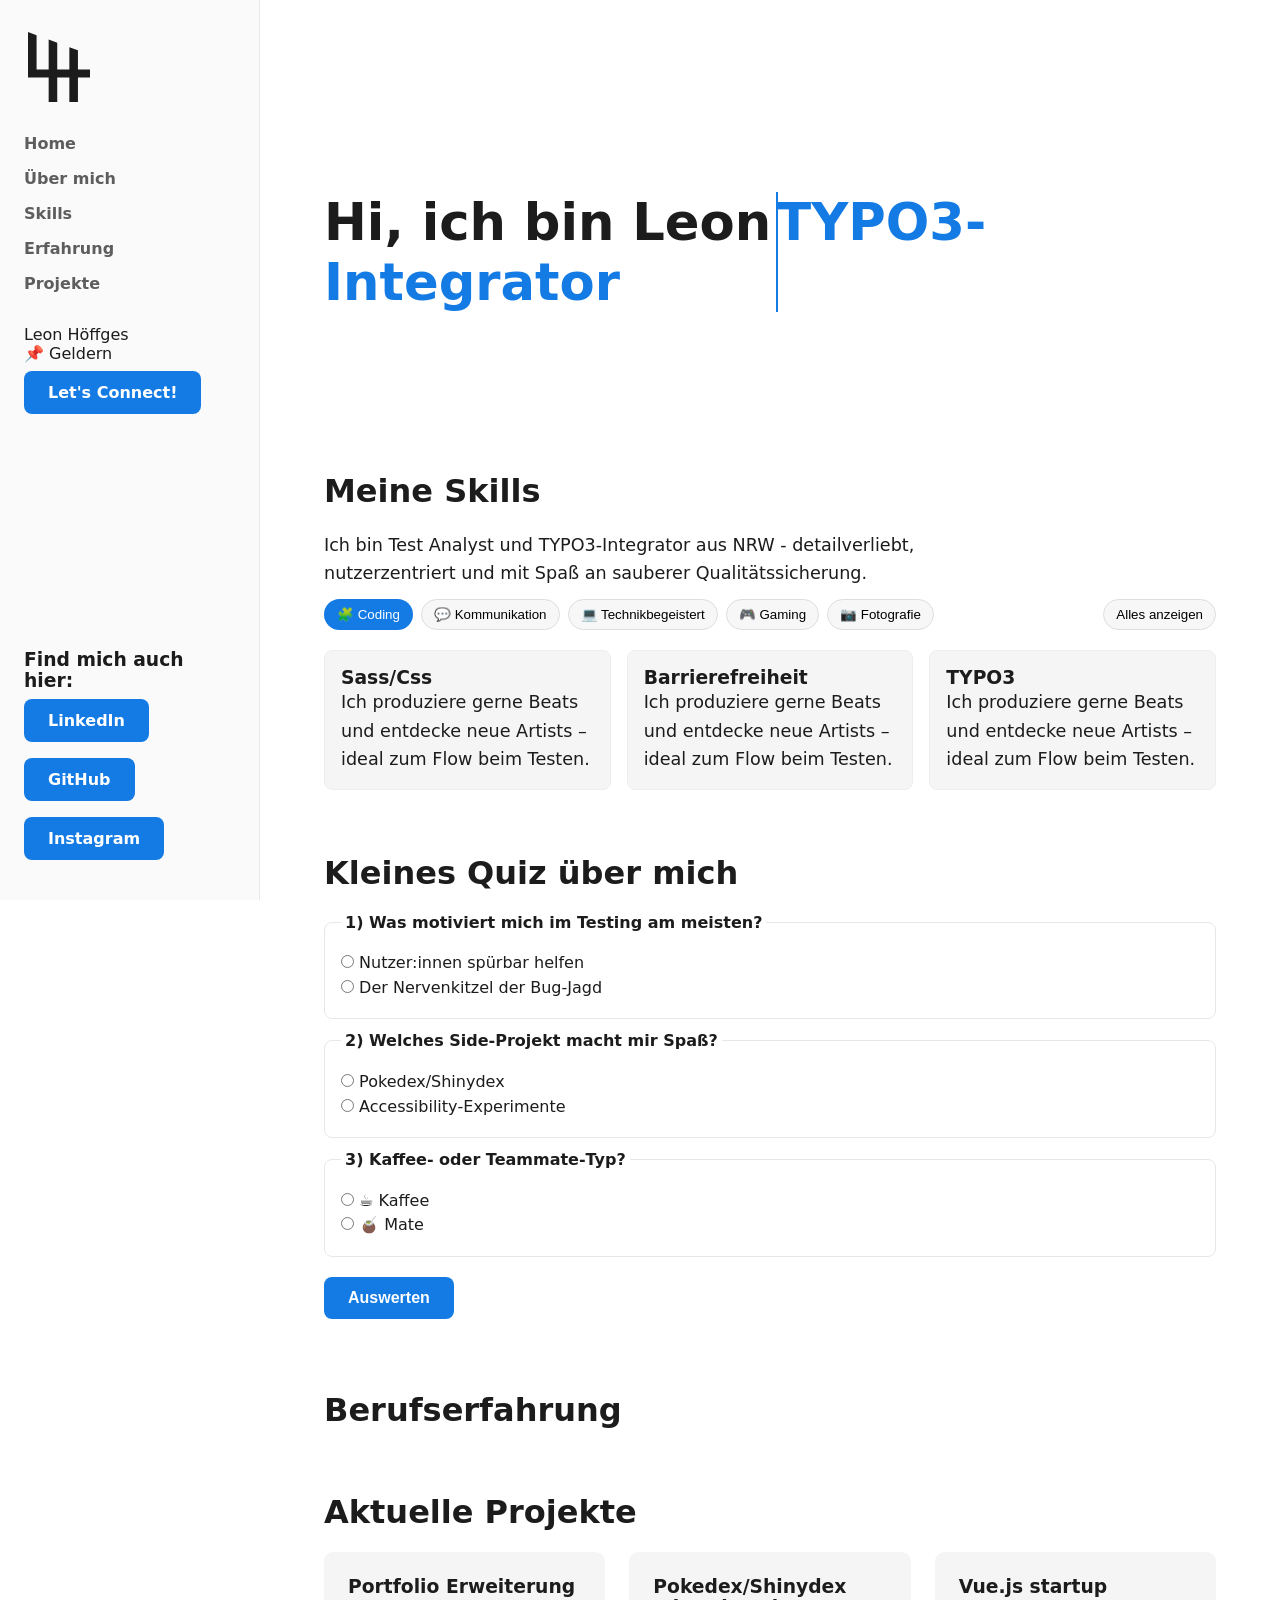
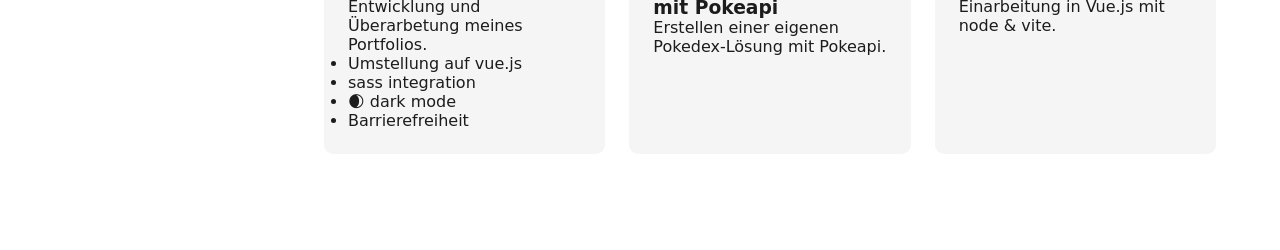
==== portfolio.html @ 13aad417 "[TASK] add new areas to portfolio" ====
<!DOCTYPE html>
<html lang="de">

<head>
  <meta charset="UTF-8" />
  <meta name="viewport" content="width=device-width, initial-scale=1.0">
  <title>Portfolio – Leon Höffges</title>
  <link rel="stylesheet" href="styles/css/style.css">
</head>

<body>

  <div class="wrapper">

    <!-- SIDEBAR -->
    <aside class="sidebar">
      <div class="group">
              <div class="logo"></div>
      <div class="nav">
        <a href="#hero">Home</a>
        <a href="#about">Über mich</a>
        <a href="#skills">Skills</a>
        <a href="#experience">Erfahrung</a>
        <a href="#projects">Projekte</a>
      </div>
      <p>Leon Höffges</p>
      <p>📌 Geldern</p>
      <a href="mailto:leon.hoeffges@gmail.com" class="btn">Let's Connect!</a>
      </div>
      <div class="gropup">
      <h3>Find mich auch hier:</h3>
      <a href="http://linkedin.com/in/leon-hoeffges" target="_blank" rel="noopener noreferrer" class="btn">LinkedIn</a>
      <a href="http://github.com/leon-hoeffges" target="_blank" rel="noopener noreferrer" class="btn">GitHub</a>
      <a href="https://www.instagram.com/thelehagon" target="_blank" rel="noopener noreferrer" class="btn">Instagram</a>
      </div>
    </aside>

    <!-- MAIN CONTENT -->
    <main class="content">

      <!-- HERO -->
      <section class="hero" id="hero">
                  <h1 class="text first-text">Hi, ich bin Leon</h1>
        <p class="text sec-text">Test Analyst</p>
      </section>

    <!-- === Skills (interaktiv) === -->
    <section id="about" class="about" aria-labelledby="about-title">
      <h2 id="about-title">Meine Skills</h2>

      <p class="lead">
        Ich bin Test Analyst und TYPO3-Integrator aus NRW - detailverliebt, nutzerzentriert
        und mit Spaß an sauberer Qualitätssicherung. 
      </p>

      <!-- Interessen-Chips -->
      <div class="chip-row" role="group" aria-label="Interessen filtern">
        <button class="chip" data-topic="coding" aria-pressed="true">🧩 Coding</button>
        <button class="chip" data-topic="communication" aria-pressed="false">💬 Kommunikation</button>
        <button class="chip" data-topic="tech" aria-pressed="false">💻 Technikbegeistert</button>
        <button class="chip" data-topic="gaming" aria-pressed="false">🎮 Gaming</button>
        <button class="chip" data-topic="photo" aria-pressed="false">📷 Fotografie</button>
        <button class="chip chip--reset" data-topic="reset">Alles anzeigen</button>
      </div>

      <!-- Dynamischer Bereich -->
      <div class="about-cards" aria-live="polite">
        <article class="about-card" data-topic="coding">
          <h3>Sass/Css</h3>
          <p>Ich produziere gerne Beats und entdecke neue Artists – ideal zum Flow beim Testen.</p>
        </article>
        <article class="about-card" data-topic="coding">
          <h3>Barrierefreiheit</h3>
          <p>Ich produziere gerne Beats und entdecke neue Artists – ideal zum Flow beim Testen.</p>
        </article>
        <article class="about-card" data-topic="coding">
          <h3>TYPO3</h3>
          <p>Ich produziere gerne Beats und entdecke neue Artists – ideal zum Flow beim Testen.</p>
        </article>
        <article class="about-card" data-topic="communication">
          <h3>Selbstreflektiert</h3>
          <p>RPGs & Indie‑Titel schärfen meinen Blick für Storytelling, UX‑Loops und Balancing.</p>
        </article>
        <article class="about-card" data-topic="communication">
          <h3>Teamarbeit</h3>
          <p>RPGs & Indie‑Titel schärfen meinen Blick für Storytelling, UX‑Loops und Balancing.</p>
        </article>
        <article class="about-card" data-topic="communication">
          <h3>Feedback</h3>
          <p>RPGs & Indie‑Titel schärfen meinen Blick für Storytelling, UX‑Loops und Balancing.</p>
        </article>
        <article class="about-card" data-topic="photo">
          <h3>Portrait</h3>
          <p>Komposition & Licht helfen mir, Interfaces klarer zu sehen – und Bugs schneller zu spotten.</p>
        </article>
        <article class="about-card" data-topic="photo">
          <h3>Stock</h3>
          <p>Komposition & Licht helfen mir, Interfaces klarer zu sehen – und Bugs schneller zu spotten.</p>
        </article>
        <article class="about-card" data-topic="photo">
          <h3>Landschaft / Natur</h3>
          <p>Komposition & Licht helfen mir, Interfaces klarer zu sehen – und Bugs schneller zu spotten.</p>
        </article>
        <article class="about-card" data-topic="tech">
          <h3>AI</h3>
          <p>Regelmäßig Kraftsport & Laufen – Struktur, Messbarkeit, nachhaltige Progression.</p>
        </article>
        <article class="about-card" data-topic="tech">
          <h3>PC Bauen</h3>
          <p>Regelmäßig Kraftsport & Laufen – Struktur, Messbarkeit, nachhaltige Progression.</p>
        </article>
        <article class="about-card" data-topic="code">
          <h3>Side‑Coding</h3>
          <p>Kleine Tools & Automationen, um Tests und Workflows smarter zu machen.</p>
        </article>
        <article class="about-card" data-topic="gaming">
          <h3>MOBA</h3>
          <p>Kleine Tools & Automationen, um Tests und Workflows smarter zu machen.</p>
        </article>
        <article class="about-card" data-topic="gaming">
          <h3>Pokemon</h3>
          <p>Kleine Tools & Automationen, um Tests und Workflows smarter zu machen.</p>
        </article>
        <article class="about-card" data-topic="gaming">
          <h3>Indie-Games</h3>
          <p>Kleine Tools & Automationen, um Tests und Workflows smarter zu machen.</p>
        </article>
      </div>
    </section>

<section class="about-quiz" aria-labelledby="quiz-title">
  <h2 id="quiz-title">Kleines Quiz über mich</h2>
  <form id="quiz-form">
    <fieldset>
      <legend>1) Was motiviert mich im Testing am meisten?</legend>
      <label><input type="radio" name="q1" value="impact"> Nutzer:innen spürbar helfen</label>
      <label><input type="radio" name="q1" value="bughunt"> Der Nervenkitzel der Bug‑Jagd</label>
    </fieldset>

    <fieldset>
      <legend>2) Welches Side‑Projekt macht mir Spaß?</legend>
      <label><input type="radio" name="q2" value="pokedex"> Pokedex/Shinydex</label>
      <label><input type="radio" name="q2" value="a11y"> Accessibility‑Experimente</label>
    </fieldset>

    <fieldset>
      <legend>3) Kaffee- oder Teammate‑Typ?</legend>
      <label><input type="radio" name="q3" value="coffee"> ☕ Kaffee</label>
      <label><input type="radio" name="q3" value="mate"> 🧉 Mate</label>
    </fieldset>

    <button class="btn" type="submit">Auswerten</button>
    <p id="quiz-result" role="status" aria-live="polite" class="hidden"></p>
  </form>
</section>

      <!-- EXPERIENCE -->
      <section class="experience">
        <h2>Berufserfahrung</h2>
            <div class="timeline">
        <div class="timeline-events" id="timeline-events">
            <!-- Timeline events will be dynamically added here -->
        </div>
        <div class="scroll-progress" id="scroll-progress"></div>
    </div>
      </section>

      <!-- PROJECTS -->
      <section id="projects">
        <h2>Aktuelle Projekte</h2>
        <div class="projects-grid">
          <div class="project">
            <h3>Portfolio Erweiterung</h3>
            <p>Entwicklung und Überarbetung meines Portfolios.</p>
            <ul>
              <li>Umstellung auf vue.js</li>
              <li>sass integration</li>
              <li>🌒 dark mode</li>
              <li>Barrierefreiheit</li>
            </ul>
          </div>
          <div class="project">
            <h3>Pokedex/Shinydex mit Pokeapi</h3>
            <p>Erstellen einer eigenen Pokedex-Lösung mit Pokeapi.</p>
          </div>
          <div class="project">
            <h3>Vue.js startup</h3>
            <p>Einarbeitung in Vue.js mit node & vite.</p>
          </div>
        </div>
      </section>

    </main>
  </div>
  <script src="public/js/scripts.js"></script>
</body>

</html>
---- styles/css/style.css ----
/* ---------------------------
   RESET
---------------------------- */
*, *::before, *::after { margin: 0; padding: 0; box-sizing: border-box; }
html { scroll-behavior: smooth; }

/* ---------------------------
   VARIABLES ff5c5c
---------------------------- */
:root {
    --accent: #147be4;
    --accent-op: #147be480;
    --bg: #ffffff;
    --text: #1c1c1c;
    --card: #f5f5f5;
    --bg-op: #ffffff00;
    --spc-medium: 2rem;
    --spc-large: 3.5rem;
}

body {
    background: var(--bg);
    color: var(--text);
    font-family: system-ui, sans-serif;
    overflow-x: hidden;
}

img {
  vertical-align: middle;
  max-width: 100%;
  display: inline-block;
}

.inline-block {
  max-width: 100%;
  display: inline-block;
}

.margin-bottom-medium {
  margin-bottom: var(--spc-medium);
}

.margin-bottom-xlarge {
  margin-bottom: var(--spc-large);
}

.padding-vertical-xlarge {
  padding-top: 120px;
  padding-bottom: 120px;
}

/* ---------------------------
   LAYOUT
---------------------------- */
.wrapper {
    display: flex;
}

/* ---------------------------
   SIDEBAR
---------------------------- */
.sidebar {
    width: 260px;
    height: 100vh;
    position: sticky;
    top: 0;
    padding: 2rem 1.5rem;
    background: #fafafa;
    border-right: 1px solid #e8e8e8;
    display: flex;
    flex-direction: column;
    justify-content: space-between;

}

.sidebar .logo {
  background-color: var(--text);
  -webkit-mask: url(../../public/images/logo.svg) no-repeat center;
  mask: url(../../public/images/logo.svg) no-repeat center;
  width: 70px;
  height: 70px;
}

.nav {
    display: flex;
    flex-direction: column;
    gap: 1rem;
    margin: 2rem 0;
}

.nav a {
    text-decoration: none;
    color: var(--text);
    font-weight: 600;
    opacity: .7;
    transition: .2s;
}

.nav a:hover {
    opacity: 1;
    color: var(--accent);
}

/* ---------------------------
   CONTENT
---------------------------- */
.content {
    flex: 1;
    padding: 2rem 4rem;
}

/* ---------------------------
   HERO
---------------------------- */
.hero {
    padding: 6rem 0;
    overflow: hidden;

}

.hero .wrapper {
    display: flex;
    flex-direction: row;
    align-items: center;
    gap: 3rem;
}

.hero img {
    width: 250px;
    border-radius: 50%;
    border: 4px solid var(--accent);
}

.hero > * {
    position: relative;
    font-size: 2.3rem;
    font-weight: 600;
    display: inline;
    font-size: 3.2rem;
    margin-bottom: 1rem;
}

.hero .sec-text {
    color: var(--accent);
}

.hero .sec-text::before {
    content: "";
    position: absolute;
    top: 0;
    left: 0;
    height: 100%;
    width: 100%;
    background: var(--bg);
    border-left: 2px solid var(--accent);
    animation: animate 4s steps(12) infinite;
}

/* ---------------------------
   SECTIONS
---------------------------- */
section {
    margin: 4rem 0;
    opacity: 0;
    transform: translateY(40px);
    transition: 0.7s ease;
}

section.visible {
    opacity: 1;
    transform: translateY(0);
}

section h2 {
    font-size: 2rem;
    margin-bottom: 1.3rem;
}

/* ---------------------------
   ABOUT
---------------------------- */
.about p {
    max-width: 600px;
    font-size: 1.1rem;
    line-height: 1.6;
}

.chip-row{display:flex;flex-wrap:wrap;gap:.5rem;margin:.75rem 0 1.25rem}
.chip{border:1px solid var(--border, #ddd);background:var(--chip-bg,#f7f7f7);
  padding:.45rem .75rem;border-radius:999px;cursor:pointer;transition:all .2s}
.chip[aria-pressed="true"]{background:var(--accent,#3b82f6);color:#fff;border-color:transparent}
.chip--reset{margin-left:auto}
.about-cards{display:grid;grid-template-columns:repeat(auto-fit,minmax(220px,1fr));gap:1rem}
.about-card{border:1px solid var(--border,#eee);padding:1rem;border-radius:.5rem;
  background:var(--card,#fff);transition:transform .2s, box-shadow .2s}
.about-card:focus-within,.about-card:hover{transform:translateY(-2px);box-shadow:0 6px 18px rgba(0,0,0,.06)}


.about-quiz fieldset{border:1px solid var(--border,#e5e7eb);padding:1rem;border-radius:.5rem;margin:.75rem 0}
.about-quiz legend{padding:0 .25rem;font-weight:600}
.about-quiz label{display:block;margin:.35rem 0}
.hidden{display:none}
#quiz-result{margin-top:.75rem;font-weight:600}


/* ---------------------------
   SKILLS
---------------------------- */
.skill-list {
    display: grid;
    grid-template-columns: repeat(auto-fit, minmax(160px, 1fr));
    gap: 1rem;
}

.skill {
    padding: 1rem;
    background: var(--card);
    border-radius: .5rem;
    font-weight: 600;
    text-align: center;
    transition: .2s;
}

.skill:hover {
    background: var(--accent);
    color: white;
    transform: translateY(-4px);
    cursor: pointer;
}

/* ---------------------------
   EXPERIENCE
---------------------------- */

.timeline {
    position: relative;
    margin: 20px auto;
}

#timeline-events {
    position: relative;
    padding-left: 50px;
}

/* Background line */
#timeline-events::before {
    content: '';
    position: absolute;
    left: 15px;
    top: 0;
    bottom: 0;
    width: 3px;
    background: var(--card);
    z-index: 0;
}

/* Filled progress line */
#timeline-events::after {
    content: '';
    position: absolute;
    left: 15px;
    top: 0;
    width: 3px;
    background: var(--accent);
    height: var(--timeline-progress, 0%);
    z-index: 1;
    transition: height 0.1s linear;
}

.timeline-event {
    position: relative;
    padding: 20px;
    padding-left: 30px;
    margin: 30px 0;
    transition: background-color 0.3s;
}

.timeline-event::before {
    content: '';
    position: absolute;
    left: -50px;
    top: 25px;
    width: 30px;
    height: 30px;
    background: var(--accent);
    border: 6px solid var(--bg);
    border-radius: 50%;
    z-index: 2;
}

.timeline-event:hover {
    background-color: var(--accent-op);
}

.timeline-event h3 {
    margin: 0;
    color: var(--accent);
}

.timeline-event p {
    margin: 5px 0;
}

.scroll-progress {
    position: fixed;
    top: 0;
    left: 0;
    height: 5px;
    background: var(--accent);
    transition: width 0.2s;
}

@keyframes fadeIn {
    from {
        opacity: 0;
    }
    to {
        opacity: 1;
    }
}

.fade-in {
    animation: fadeIn 0.5s ease-in-out;
}

/* ---------------------------
   PROJECTS
---------------------------- */
.projects-grid {
    display: grid;
    gap: 1.5rem;
    grid-template-columns: repeat(auto-fit, minmax(260px, 1fr));
}

.project {
    background: var(--card);
    padding: 1.5rem;
    border-radius: .6rem;
    transition: .3s;
}

.project:hover {
    transform: translateY(-6px);
    background: #ffecec;
}


/* ---------------------------
   PROJECTS
---------------------------- */
.roadmap{list-style:none;margin:0;padding:0;display:grid;gap:.5rem}
.roadmap-item{border:1px solid var(--border,#e5e7eb);border-radius:.5rem;overflow:hidden;background:var(--card,#fff)}
.roadmap-toggle{display:flex;justify-content:space-between;align-items:center;width:100%;
  text-align:left;padding:.85rem 1rem;background:none;border:0;cursor:pointer;font-weight:600}
.roadmap-toggle:hover{background:rgba(0,0,0,.03)}
.roadmap-toggle meter{width:140px;height:1rem}
.roadmap-panel{padding:0 1rem 1rem}


/* ---------------------------
   RESPONSIVE
---------------------------- */
@media(max-width: 900px) {
    .wrapper { flex-direction: column; }
    .sidebar { height: auto; width: 100%; border-right: none; border-bottom: 1px solid #e8e8e8; }
    .content { padding: 2rem; }
}


/* ---------------------------
   KEYFRAMES
---------------------------- */

@keyframes animate{
    40%, 60%{
        left: calc(100% + 4px);
    }
    100%{
        left: 0%;
    }
}

/* ---------------------------
   BUTTONS
---------------------------- */
.btn {
    display: inline-block;
    padding: 0.75rem 1.5rem;
    background: var(--accent);
    color: white;
    text-decoration: none;
    border: none;
    border-radius: 0.5rem;
    font-weight: 600;
    font-size: 1rem;
    cursor: pointer;
    transition: 0.2s ease;
    margin: .5rem 0;
}

.btn:hover {
    background: var(--accent-op);
    transform: translateY(-2px);
    box-shadow: 0 4px 12px rgba(0, 0, 0, 0.3);
}

.btn:active {
    transform: translateY(0);
}

/* Sekundärer Button-Stil */
.btn-secondary {
    background: var(--card);
    color: var(--text);
    border: 2px solid var(--accent);
}

.btn-secondary:hover {
    background: var(--accent-op);
    box-shadow: 0 4px 12px rgba(255, 92, 92, 0.2);
}
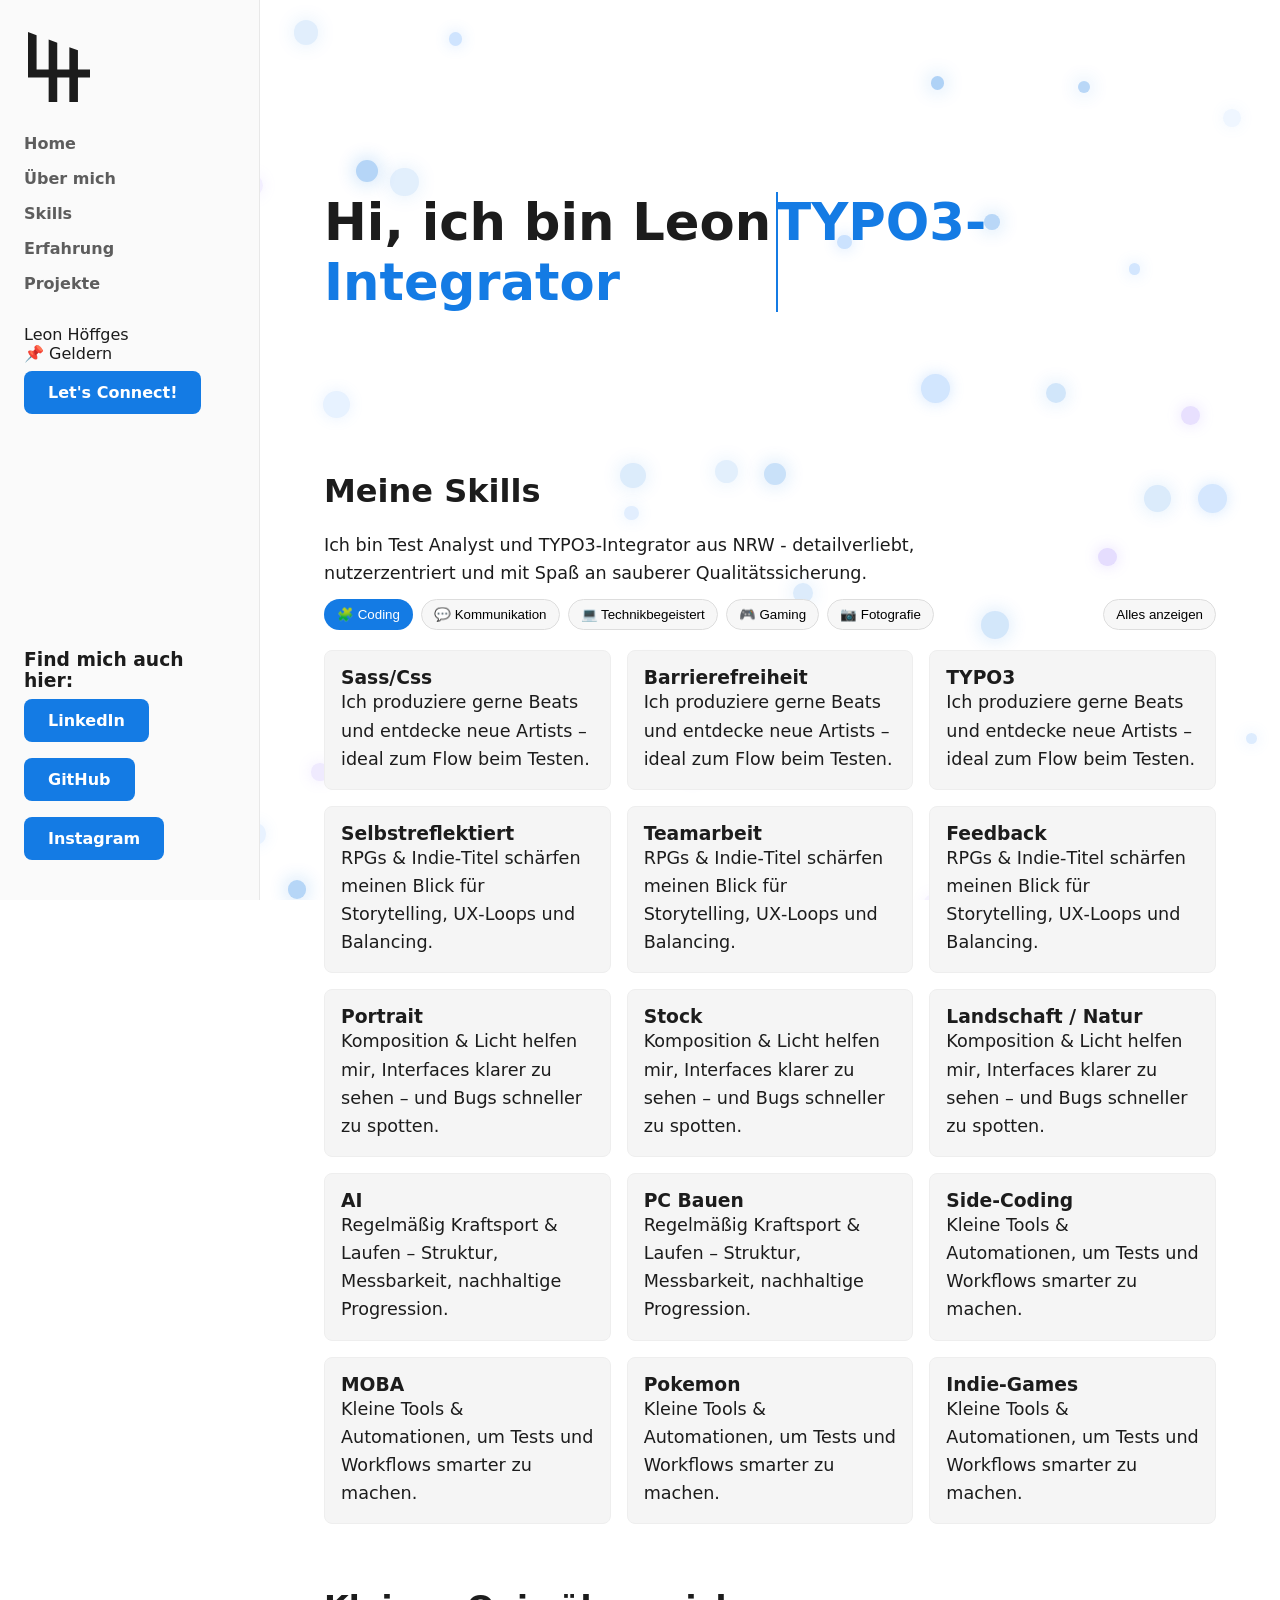
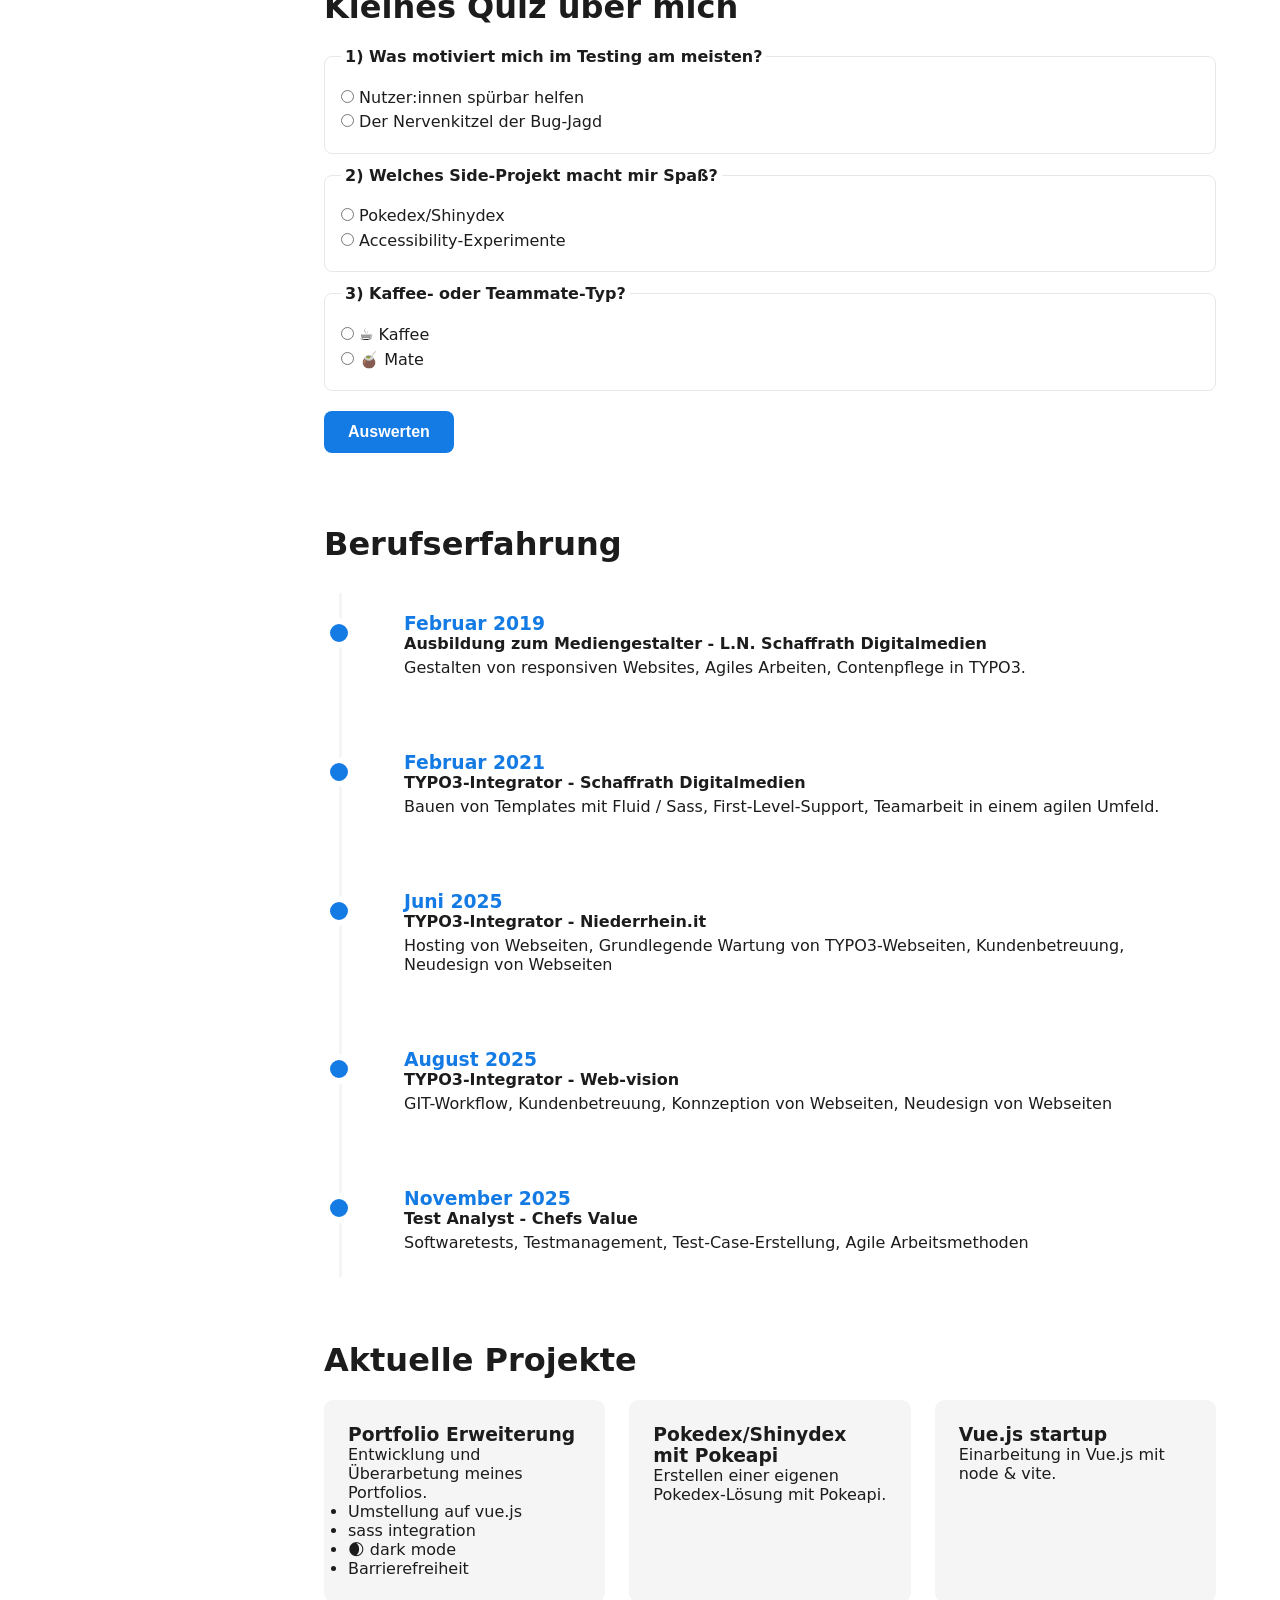
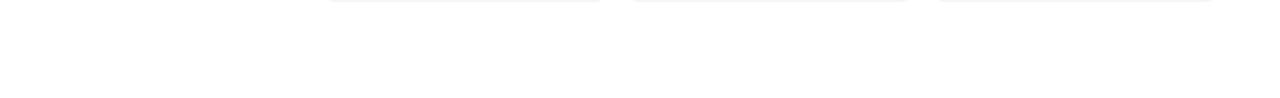
==== commit 25a092c2: "[TASK] add animation" ====
--- a/portfolio.html
+++ b/portfolio.html
@@ -9,6 +9,8 @@
 </head>
 
 <body>
+  <!-- Animated Background -->
+  <div class="bg-animation" id="bg-animation"></div>
 
   <div class="wrapper">
 
--- a/styles/css/style.css
+++ b/styles/css/style.css
@@ -24,13 +24,60 @@
     color: var(--text);
     font-family: system-ui, sans-serif;
     overflow-x: hidden;
-}
+    position: relative;
+}
+
+/* ---------------------------
+   ANIMATED BACKGROUND
+---------------------------- */
+.bg-animation {
+    position: fixed;
+    top: 0;
+    left: 0;
+    width: 100%;
+    height: 100vh;
+    z-index: -1;
+    overflow: hidden;
+    pointer-events: none;
+}
+
+.particle {
+    position: absolute;
+    border-radius: 50%;
+    pointer-events: none;
+}
+
+.particle.type-1 {
+    background: var(--accent);
+    box-shadow: 0 0 20px var(--accent);
+}
+
+.particle.type-2 {
+    background: #60a5fa;
+    box-shadow: 0 0 15px #60a5fa;
+}
+
+.particle.type-3 {
+    background: #a78bfa;
+    box-shadow: 0 0 15px #a78bfa;
+}
+
+@keyframes floatParticle {
+    0%, 100% {
+        transform: translateY(0) translateX(0);
+    }
+    50% {
+        transform: translateY(-40px) translateX(20px);
+    }
+}
+
 
 img {
   vertical-align: middle;
   max-width: 100%;
   display: inline-block;
 }
+
 
 .inline-block {
   max-width: 100%;
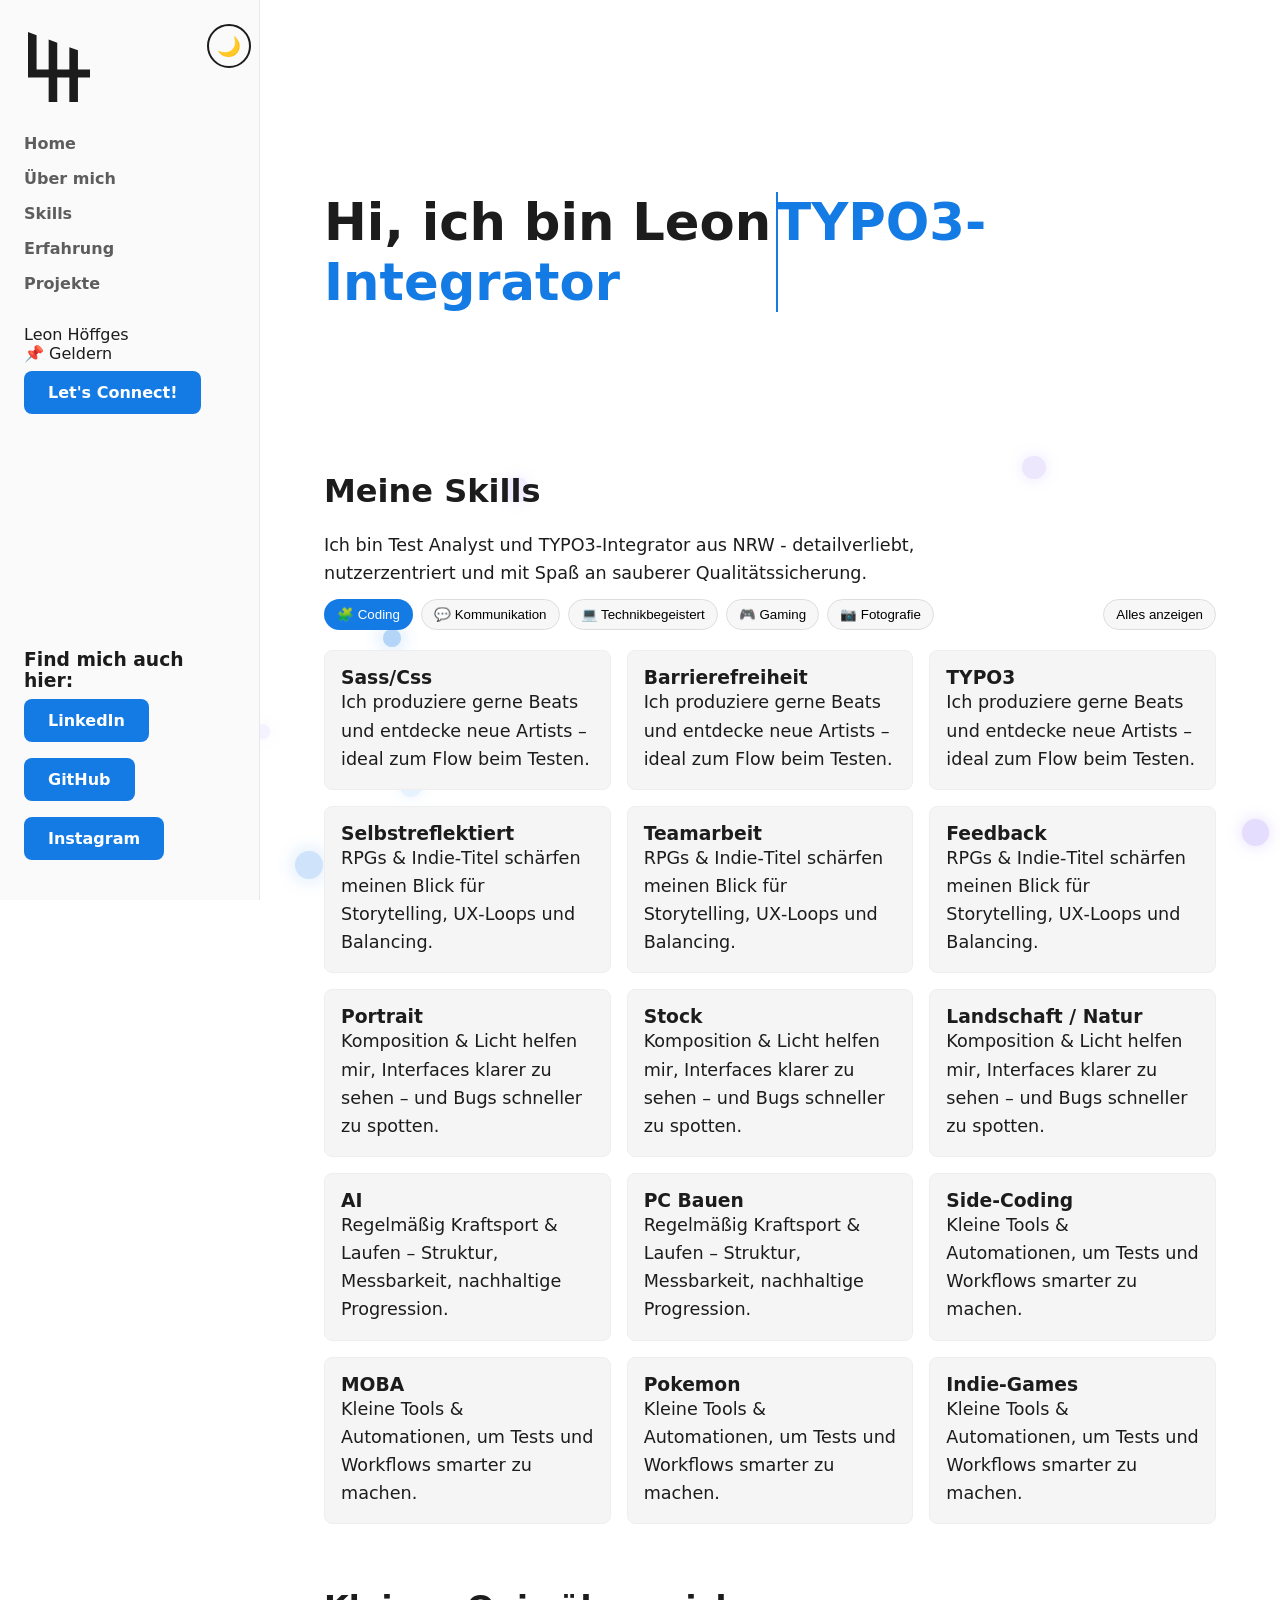
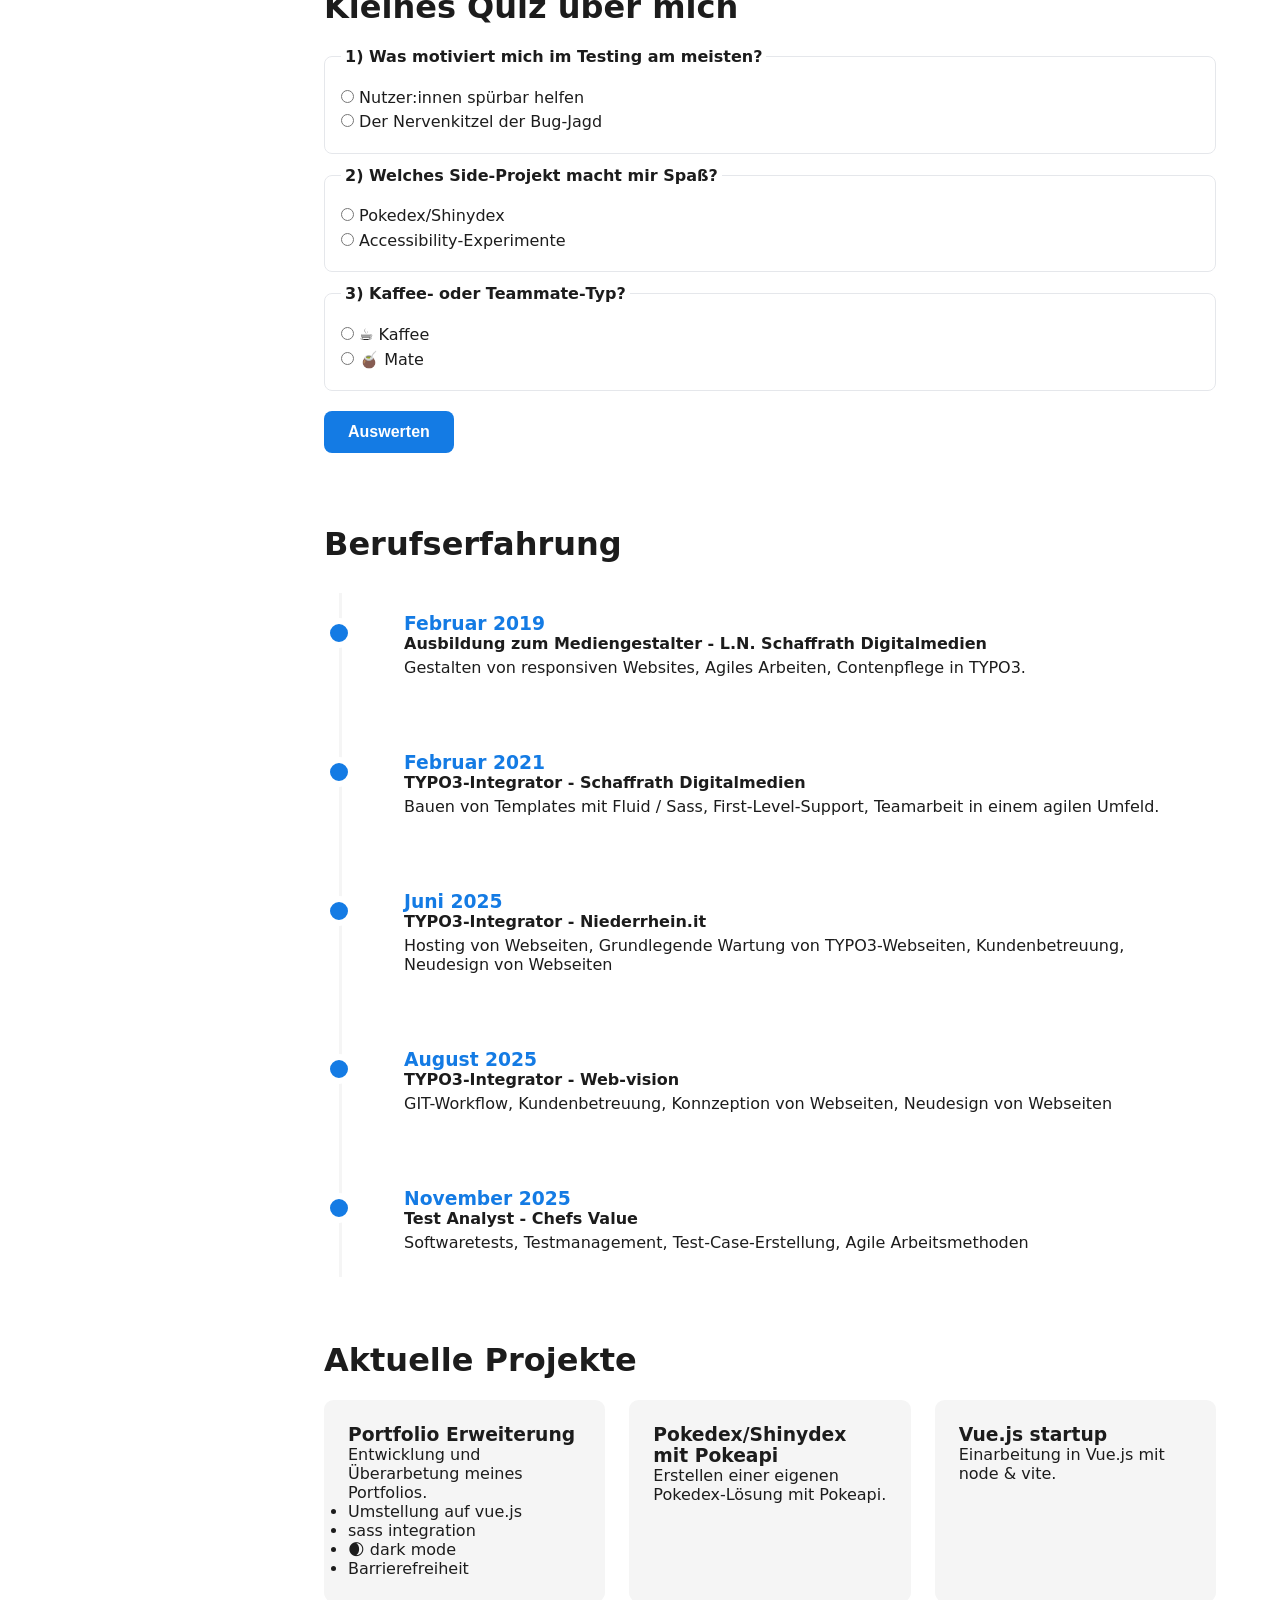
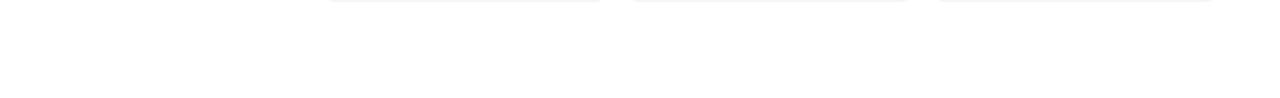
==== commit a90eef2a: "[TASK] add dark mode toggle functionality and styles" ====
--- a/portfolio.html
+++ b/portfolio.html
@@ -16,8 +16,11 @@
 
     <!-- SIDEBAR -->
     <aside class="sidebar">
+        <button id="theme-toggle" class="theme-toggle" aria-label="Toggle Dark Mode" title="Dark Mode">
+          <span class="theme-icon">🌙</span>
+        </button>
       <div class="group">
-              <div class="logo"></div>
+        <div class="logo"></div>
       <div class="nav">
         <a href="#hero">Home</a>
         <a href="#about">Über mich</a>
--- a/styles/css/style.css
+++ b/styles/css/style.css
@@ -19,12 +19,31 @@
     --spc-large: 3.5rem;
 }
 
+body.dark-mode {
+    --accent: #60a5fa;
+    --accent-op: #60a5fa80;
+    --bg: #0f172a;
+    --text: #e2e8f0;
+    --card: #1e293b;
+    --bg-op: #0f172a00;
+}
+
+body.dark-mode .sidebar {
+    background: #1e293b;
+    border-right-color: #334155;
+}
+
+body.dark-mode .logo {
+    background-color: var(--text);
+}
+
 body {
     background: var(--bg);
     color: var(--text);
     font-family: system-ui, sans-serif;
     overflow-x: hidden;
     position: relative;
+    transition: background-color 0.4s ease, color 0.4s ease;
 }
 
 /* ---------------------------
@@ -147,6 +166,66 @@
 .nav a:hover {
     opacity: 1;
     color: var(--accent);
+}
+
+/* ---------------------------
+   THEME TOGGLE
+---------------------------- */
+.theme-toggle {
+    background: none;
+    border: 2px solid var(--text);
+    color: var(--text);
+    width: 44px;
+    height: 44px;
+    border-radius: 50%;
+    cursor: pointer;
+    font-size: 1.2rem;
+    display: flex;
+    align-items: center;
+    justify-content: center;
+    transition: all 0.3s ease;
+    position: absolute;
+    top: .5rem;
+    right: .5rem;
+    overflow: hidden;
+    margin-top: 1rem;
+}
+
+.theme-toggle:hover {
+    background: var(--text);
+    color: var(--bg);
+    transform: scale(1.1);
+}
+
+.theme-icon {
+    display: inline-block;
+    transition: transform 0.3s ease;
+}
+
+.theme-toggle.active .theme-icon {
+    transform: rotate(180deg);
+}
+
+.dark-mode-overlay {
+    position: fixed;
+    top: 0;
+    left: 0;
+    width: 100%;
+    height: 100%;
+    z-index: 9999;
+    pointer-events: none;
+    background: var(--bg);
+    clip-path: circle(0% at var(--x, 0) var(--y, 0));
+    animation: expandDarkMode 0.8s cubic-bezier(0.4, 0, 0.2, 1);
+}
+
+@keyframes expandDarkMode {
+    from {
+        clip-path: circle(0% at var(--x, 0) var(--y, 0));
+    }
+    to {
+        clip-path: circle(150% at var(--x, 0) var(--y, 0));
+    }
 }
 
 /* ---------------------------
@@ -321,6 +400,7 @@
     padding-left: 30px;
     margin: 30px 0;
     transition: background-color 0.3s;
+    background: var(--bg);
 }
 
 .timeline-event::before {
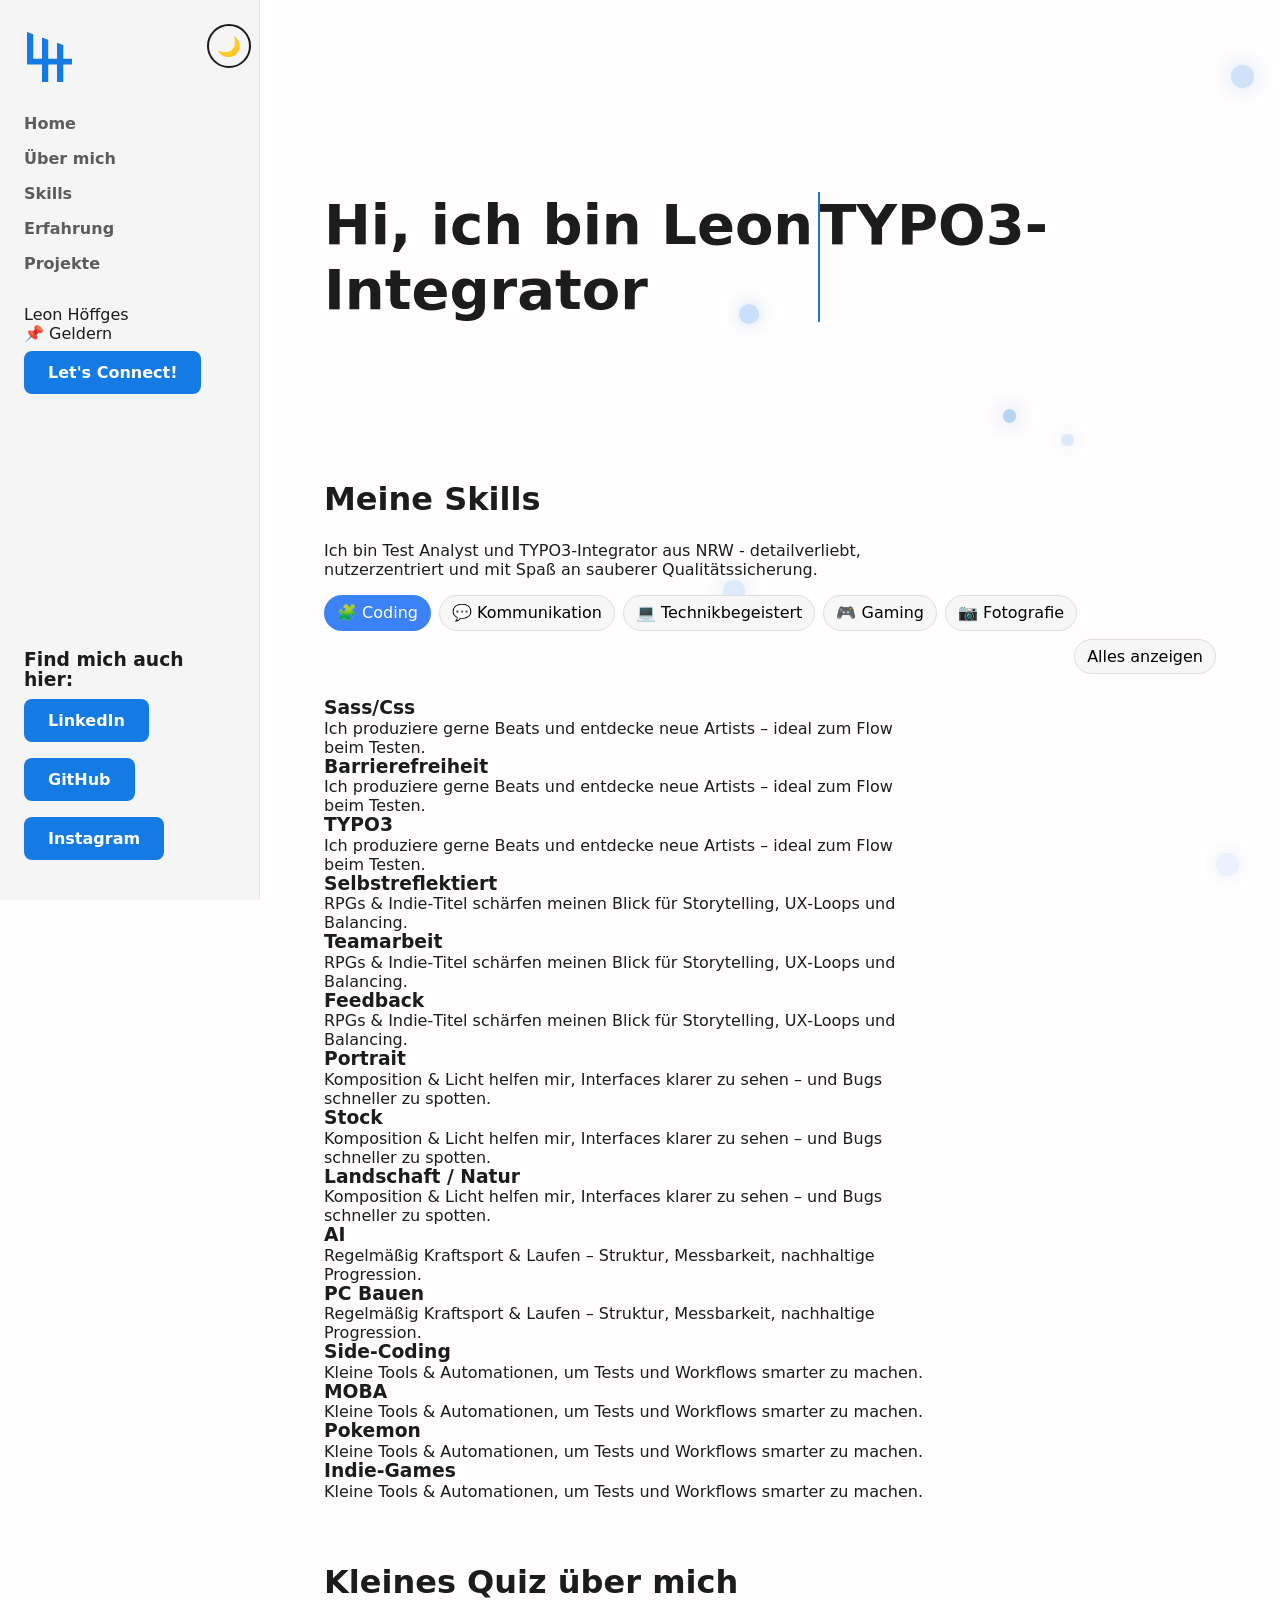
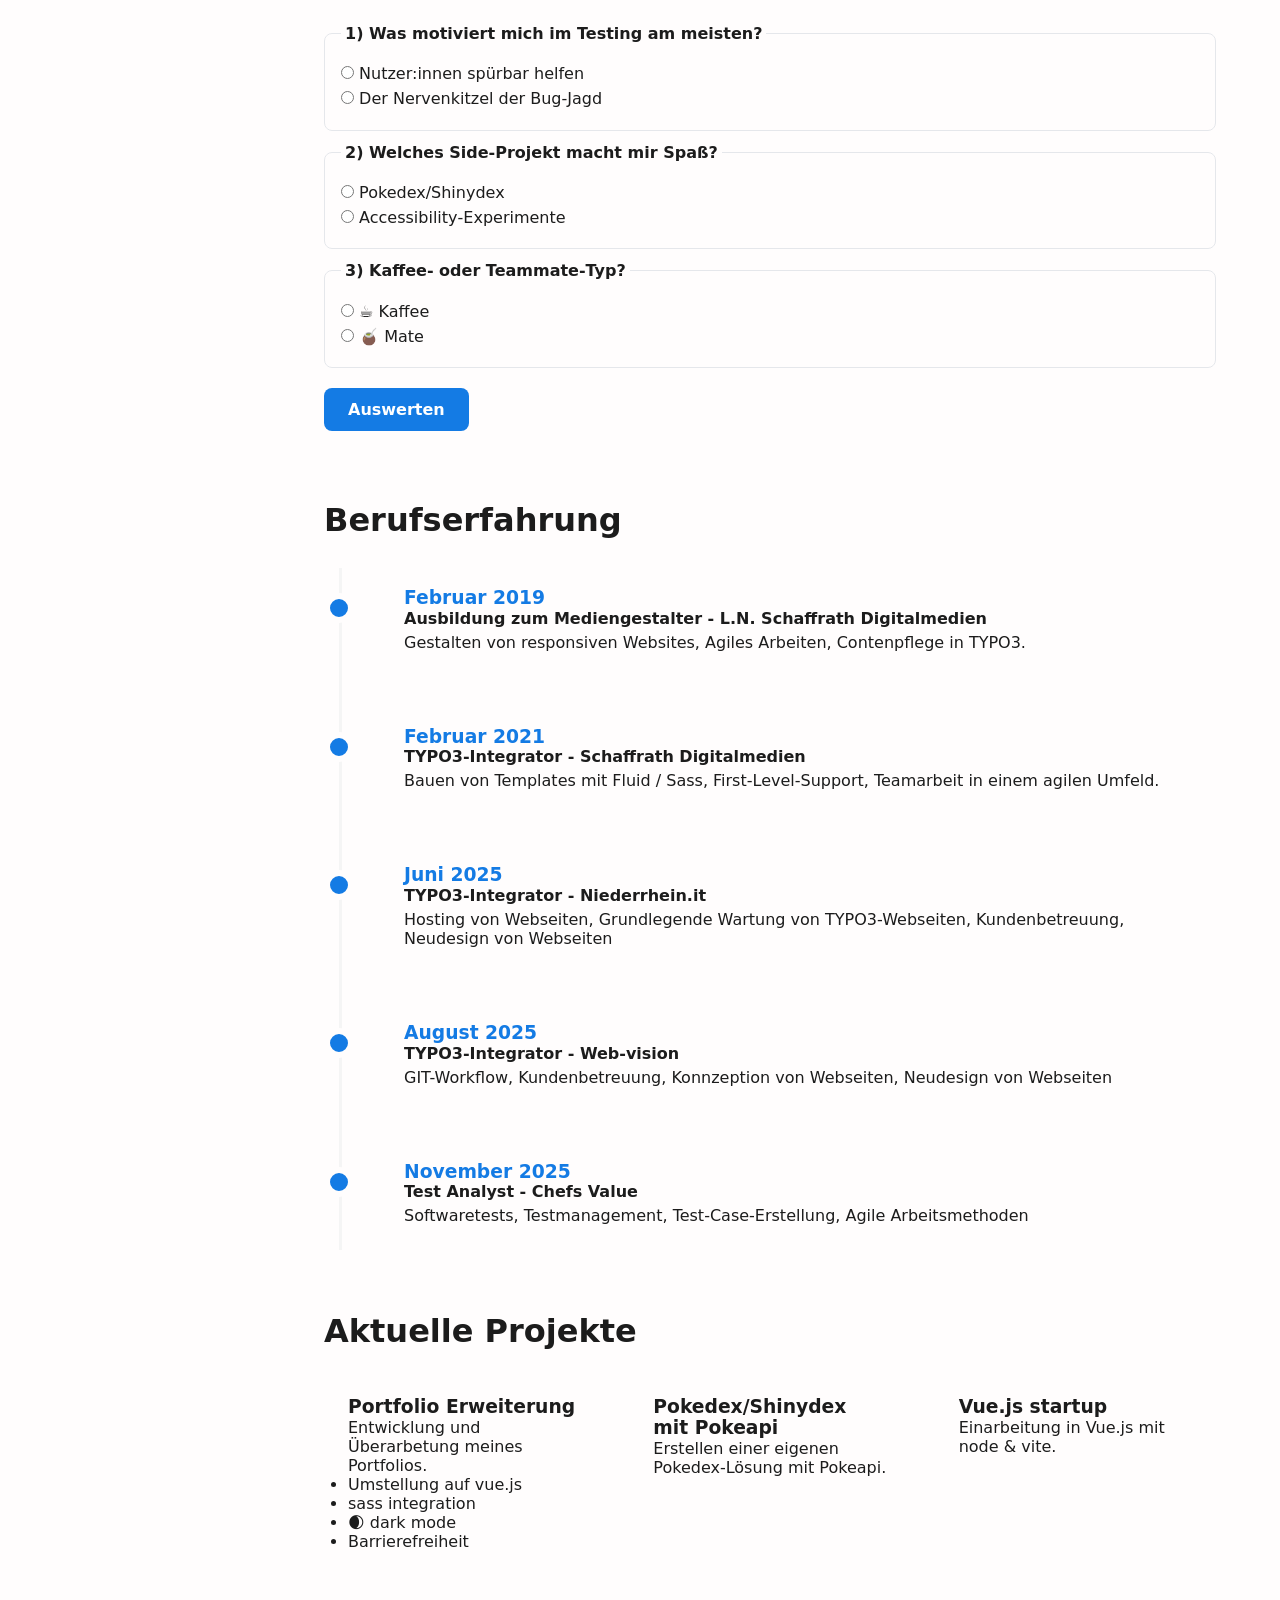
==== commit 31274c01: "Add new SASS structure and styles for pages, utilities, and components - Created new SASS files for " ====
--- a/portfolio.html
+++ b/portfolio.html
@@ -5,7 +5,7 @@
   <meta charset="UTF-8" />
   <meta name="viewport" content="width=device-width, initial-scale=1.0">
   <title>Portfolio – Leon Höffges</title>
-  <link rel="stylesheet" href="styles/css/style.css">
+  <link rel="stylesheet" href="public/css/style.css">
 </head>
 
 <body>
--- a/public/css/style.css
+++ b/public/css/style.css
@@ -0,0 +1,524 @@
+:root {
+  --ff-primary: system-ui, sans-serif;
+  --fs-300: 0.875rem;
+  --fs-400: 1rem;
+  --fs-500: 1.25rem;
+  --fs-600: 1.5rem;
+  --fs-700: 2rem;
+  --fs-800: 2.5rem;
+  --fs-900: 3.5rem;
+  --fw-light: 300;
+  --fw-regular: 400;
+  --fw-bold: 700;
+  --clr-text: #1c1c1c;
+  --clr-background: #fffdfd;
+  --clr-backgroundop: rgba(255, 253, 253, 0);
+  --clr-primary: #147be4;
+  --clr-primaryop: rgba(20, 123, 228, 0.5019607843);
+  --clr-secondary: #f5f5f5;
+  --clr-accent: #00f3f3;
+  --spc-0: 0;
+  --spc-1: 0.25rem;
+  --spc-2: 0.5rem;
+  --spc-3: 1rem;
+  --spc-4: 1.5rem;
+  --spc-5: 2rem;
+  --spc-6: 3rem;
+  --spc-7: 4rem;
+}
+
+*,
+*::before,
+*::after {
+  box-sizing: border-box;
+  margin: 0;
+  padding: 0;
+}
+
+html:focus-within {
+  scroll-behavior: smooth;
+}
+
+input,
+button,
+textarea {
+  font: inherit;
+}
+
+img,
+picture {
+  max-width: 100%;
+  display: inline-block;
+  vertical-align: middle;
+}
+
+.hidden {
+  display: none;
+}
+
+body {
+  background: var(--clr-background);
+  color: var(--clr-text);
+  font-family: system-ui, sans-serif;
+  overflow-x: hidden;
+  position: relative;
+  transition: background-color 0.4s ease, color 0.4s ease;
+}
+
+h1,
+h2,
+h3 {
+  line-height: 1.1;
+}
+
+.content {
+  flex: 1;
+  padding: var(--spc-5) var(--spc-7);
+}
+
+section {
+  margin: var(--spc-7) 0;
+  opacity: 0;
+  transform: translateY(40px);
+  transition: 0.7s ease;
+}
+section.visible {
+  opacity: 1;
+  transform: translateY(0);
+}
+section h2 {
+  font-size: var(--fs-700);
+  margin-bottom: var(--spc-4);
+}
+
+.hero {
+  padding: 6rem 0;
+  overflow: hidden;
+}
+.hero > * {
+  position: relative;
+  font-weight: var(--fw-bold);
+  display: inline;
+  font-size: var(--fs-900);
+  margin-bottom: var(--spc-3);
+}
+.hero .sec-text {
+  color: var(--clr-text);
+}
+.hero .sec-text:before {
+  content: "";
+  position: absolute;
+  top: 0;
+  left: 0;
+  height: 100%;
+  width: 100%;
+  background: var(--clr-primary);
+  border-left: 2px solid var(--clr-primary);
+  animation: animate 4s steps(12) infinite;
+}
+
+.wrapper {
+  display: flex;
+}
+
+.sidebar {
+  width: 260px;
+  height: 100vh;
+  position: sticky;
+  top: 0;
+  padding: 2rem 1.5rem;
+  background: var(--clr-secondary);
+  border-right: 1px solid #e8e8e8;
+  display: flex;
+  flex-direction: column;
+  justify-content: space-between;
+}
+.sidebar .logo {
+  background-color: var(--clr-primary);
+  -webkit-mask: url(../images/logo.svg) no-repeat center;
+  mask: url(../images/logo.svg) no-repeat center;
+  width: 50px;
+  height: 50px;
+}
+
+.nav {
+  display: flex;
+  flex-direction: column;
+  gap: 1rem;
+  margin: 2rem 0;
+}
+.nav a {
+  text-decoration: none;
+  color: var(--text);
+  font-weight: 600;
+  opacity: 0.7;
+  transition: 0.2s;
+}
+.nav a:hover {
+  opacity: 1;
+  color: var(--accent);
+}
+
+.button-group {
+  display: flex;
+  flex-wrap: wrap;
+  gap: 1.5rem;
+}
+
+.button {
+  padding: 0.75em 1.5em;
+  color: var(--clr-text);
+  text-decoration: none;
+  border: 1px solid var(--clr-secondary);
+  border-radius: 0.5em;
+}
+.button:hover {
+  background-color: var(--clr-secondary);
+}
+
+.btn {
+  display: inline-block;
+  padding: 0.75rem 1.5rem;
+  background-color: var(--clr-primary);
+  color: white;
+  text-decoration: none;
+  border: none;
+  border-radius: 0.5rem;
+  font-weight: 600;
+  font-size: 1rem;
+  cursor: pointer;
+  transition: 0.2s ease;
+  margin: 0.5rem 0;
+}
+
+.btn:hover {
+  background: var(--clr-primaryop);
+  transform: translateY(-2px);
+  box-shadow: 0 4px 12px rgba(0, 0, 0, 0.3);
+}
+
+.btn:active {
+  transform: translateY(0);
+}
+
+.bg-animation {
+  position: fixed;
+  top: 0;
+  left: 0;
+  width: 100%;
+  height: 100vh;
+  z-index: -1;
+  overflow: hidden;
+  pointer-events: none;
+}
+
+.particle {
+  position: absolute;
+  border-radius: 50%;
+  pointer-events: none;
+}
+
+.particle.type-1 {
+  background: var(--clr-primary);
+  box-shadow: 0 0 20px var(--clr-primary);
+}
+
+.particle.type-2 {
+  background: #60a5fa;
+  box-shadow: 0 0 15px #60a5fa;
+}
+
+.particle.type-3 {
+  background: #a78bfa;
+  box-shadow: 0 0 15px #a78bfa;
+}
+
+.theme-toggle {
+  background: none;
+  border: 2px solid var(--clr-text);
+  color: var(--clr-text);
+  width: 44px;
+  height: 44px;
+  border-radius: 50%;
+  cursor: pointer;
+  font-size: 1.2rem;
+  display: flex;
+  align-items: center;
+  justify-content: center;
+  transition: all 0.3s ease;
+  position: absolute;
+  top: 0.5rem;
+  right: 0.5rem;
+  overflow: hidden;
+  margin-top: 1rem;
+}
+.theme-toggle:hover {
+  background: var(--clr-text);
+  color: var(--clr-background);
+  transform: scale(1.1);
+}
+.theme-toggle:hover.active .theme-icon {
+  transform: rotate(180deg);
+}
+.theme-toggle:hover .theme-icon {
+  display: inline-block;
+  transition: transform 0.3s ease;
+}
+
+.dark-mode-overlay {
+  position: fixed;
+  top: 0;
+  left: 0;
+  width: 100%;
+  height: 100%;
+  z-index: 9999;
+  pointer-events: none;
+  background: var(--clr-background);
+  clip-path: circle(0% at var(--x, 0) var(--y, 0));
+  animation: expandDarkMode 0.8s cubic-bezier(0.4, 0, 0.2, 1);
+}
+
+body.dark-mode .sidebar {
+  background: #1e293b;
+  border-right-color: #334155;
+}
+
+body.dark-mode .logo {
+  background-color: var(--text);
+}
+
+.about p {
+  max-width: 600px;
+}
+.about .chip-row {
+  display: flex;
+  flex-wrap: wrap;
+  gap: var(--spc-2);
+  margin: var(--spc-3) 0 var(--spc-4);
+}
+.about .chip-row .chip {
+  border: 1px solid var(--border, #ddd);
+  background: var(--chip-bg, #f7f7f7);
+  padding: 0.45rem 0.75rem;
+  border-radius: 999px;
+  cursor: pointer;
+  transition: all 0.2s;
+}
+.about .chip-row .chip[aria-pressed=true] {
+  background: var(--accent, #3b82f6);
+  color: #fff;
+  border-color: transparent;
+}
+.about .chip-row .chip--reset {
+  margin-left: auto;
+}
+.about .chip-row .about-cards {
+  display: grid;
+  grid-template-columns: repeat(auto-fit, minmax(220px, 1fr));
+  gap: var(--spc-4);
+}
+.about .chip-row .about-cards .about-card {
+  border: 1px solid var(--border, #eee);
+  padding: 1rem;
+  border-radius: 0.5rem;
+  background: var(--card, #fff);
+  transition: transform 0.2s, box-shadow 0.2s;
+}
+.about .chip-row .about-cards .about-card:focus-within, .about .chip-row .about-cards .about-card:hover {
+  transform: translateY(-2px);
+  box-shadow: 0 6px 18px rgba(0, 0, 0, 0.06);
+}
+
+.about-quiz fieldset {
+  border: 1px solid var(--border, #e5e7eb);
+  padding: 1rem;
+  border-radius: 0.5rem;
+  margin: 0.75rem 0;
+}
+.about-quiz fieldset legend {
+  padding: 0 0.25rem;
+  font-weight: 600;
+}
+.about-quiz fieldset label {
+  display: block;
+  margin: 0.35rem 0;
+}
+.about-quiz #quiz-result {
+  margin-top: 0.75rem;
+  font-weight: 600;
+}
+
+.timeline {
+  position: relative;
+  margin: 20px auto;
+}
+.timeline #timeline-events {
+  position: relative;
+  padding-left: 50px;
+  /* Background line */
+}
+.timeline #timeline-events:before {
+  content: "";
+  position: absolute;
+  left: 15px;
+  top: 0;
+  bottom: 0;
+  width: 3px;
+  background: var(--clr-secondary);
+  z-index: 0;
+}
+.timeline #timeline-events {
+  /* Filled progress line */
+}
+.timeline #timeline-events:after {
+  content: "";
+  position: absolute;
+  left: 15px;
+  top: 0;
+  width: 3px;
+  background: var(--clr-primary);
+  height: var(--timeline-progress, 0%);
+  z-index: 1;
+  transition: height 0.1s linear;
+}
+.timeline #timeline-events .timeline-event {
+  position: relative;
+  padding: 20px;
+  padding-left: 30px;
+  margin: 30px 0;
+  transition: background-color 0.3s;
+  background: var(--clr-background);
+}
+.timeline #timeline-events .timeline-event:before {
+  content: "";
+  position: absolute;
+  left: -50px;
+  top: 25px;
+  width: 30px;
+  height: 30px;
+  background: var(--clr-primary);
+  border: 6px solid var(--clr-background);
+  border-radius: 50%;
+  z-index: 2;
+}
+.timeline #timeline-events .timeline-event:hover {
+  background-color: var(--clr-secondary);
+}
+.timeline #timeline-events .timeline-event h3 {
+  margin: 0;
+  color: var(--clr-primary);
+}
+.timeline #timeline-events .timeline-event p {
+  margin: 5px 0;
+}
+.timeline .scroll-progress {
+  position: fixed;
+  top: 0;
+  left: 0;
+  height: 5px;
+  background: var(--accent);
+  transition: width 0.2s;
+}
+.timeline .fade-in {
+  animation: fadeIn 0.5s ease-in-out;
+}
+
+.projects-grid {
+  display: grid;
+  gap: 1.5rem;
+  grid-template-columns: repeat(auto-fit, minmax(260px, 1fr));
+}
+
+.project {
+  background: var(--card);
+  padding: 1.5rem;
+  border-radius: 0.6rem;
+  transition: 0.3s;
+}
+
+.project:hover {
+  transform: translateY(-6px);
+  background: #ffecec;
+}
+
+.container {
+  width: 100%;
+  max-width: 70rem;
+  margin-inline: auto;
+  padding-inline: 2rem;
+}
+
+@media (max-width: 900px) {
+  .wrapper {
+    flex-direction: column;
+  }
+  .sidebar {
+    height: auto;
+    width: 100%;
+    border-right: none;
+    border-bottom: 1px solid #e8e8e8;
+  }
+  .content {
+    padding: 2rem;
+  }
+}
+.sr-only {
+  border: 0 !important;
+  clip: rect(1px, 1px, 1px, 1px) !important;
+  -webkit-clip-path: inset(50%) !important;
+  clip-path: inset(50%) !important;
+  height: 1px !important;
+  margin: -1px !important;
+  overflow: hidden !important;
+  padding: 0 !important;
+  position: absolute !important;
+  width: 1px !important;
+  white-space: nowrap !important;
+}
+
+.sr-only-focusable:focus,
+.sr-only-focusable:active {
+  clip: auto !important;
+  -webkit-clip-path: none !important;
+  clip-path: none !important;
+  height: auto !important;
+  margin: auto !important;
+  overflow: visible !important;
+  width: auto !important;
+  white-space: normal !important;
+}
+
+@keyframes floatParticle {
+  0%, 100% {
+    transform: translateY(0) translateX(0);
+  }
+  50% {
+    transform: translateY(-40px) translateX(20px);
+  }
+}
+@keyframes expandDarkMode {
+  from {
+    clip-path: circle(0% at var(--x, 0) var(--y, 0));
+  }
+  to {
+    clip-path: circle(150% at var(--x, 0) var(--y, 0));
+  }
+}
+@keyframes fadeIn {
+  from {
+    opacity: 0;
+  }
+  to {
+    opacity: 1;
+  }
+}
+@keyframes animate {
+  40%, 60% {
+    left: calc(100% + 4px);
+  }
+  100% {
+    left: 0%;
+  }
+}
+
+/*# sourceMappingURL=style.css.map */
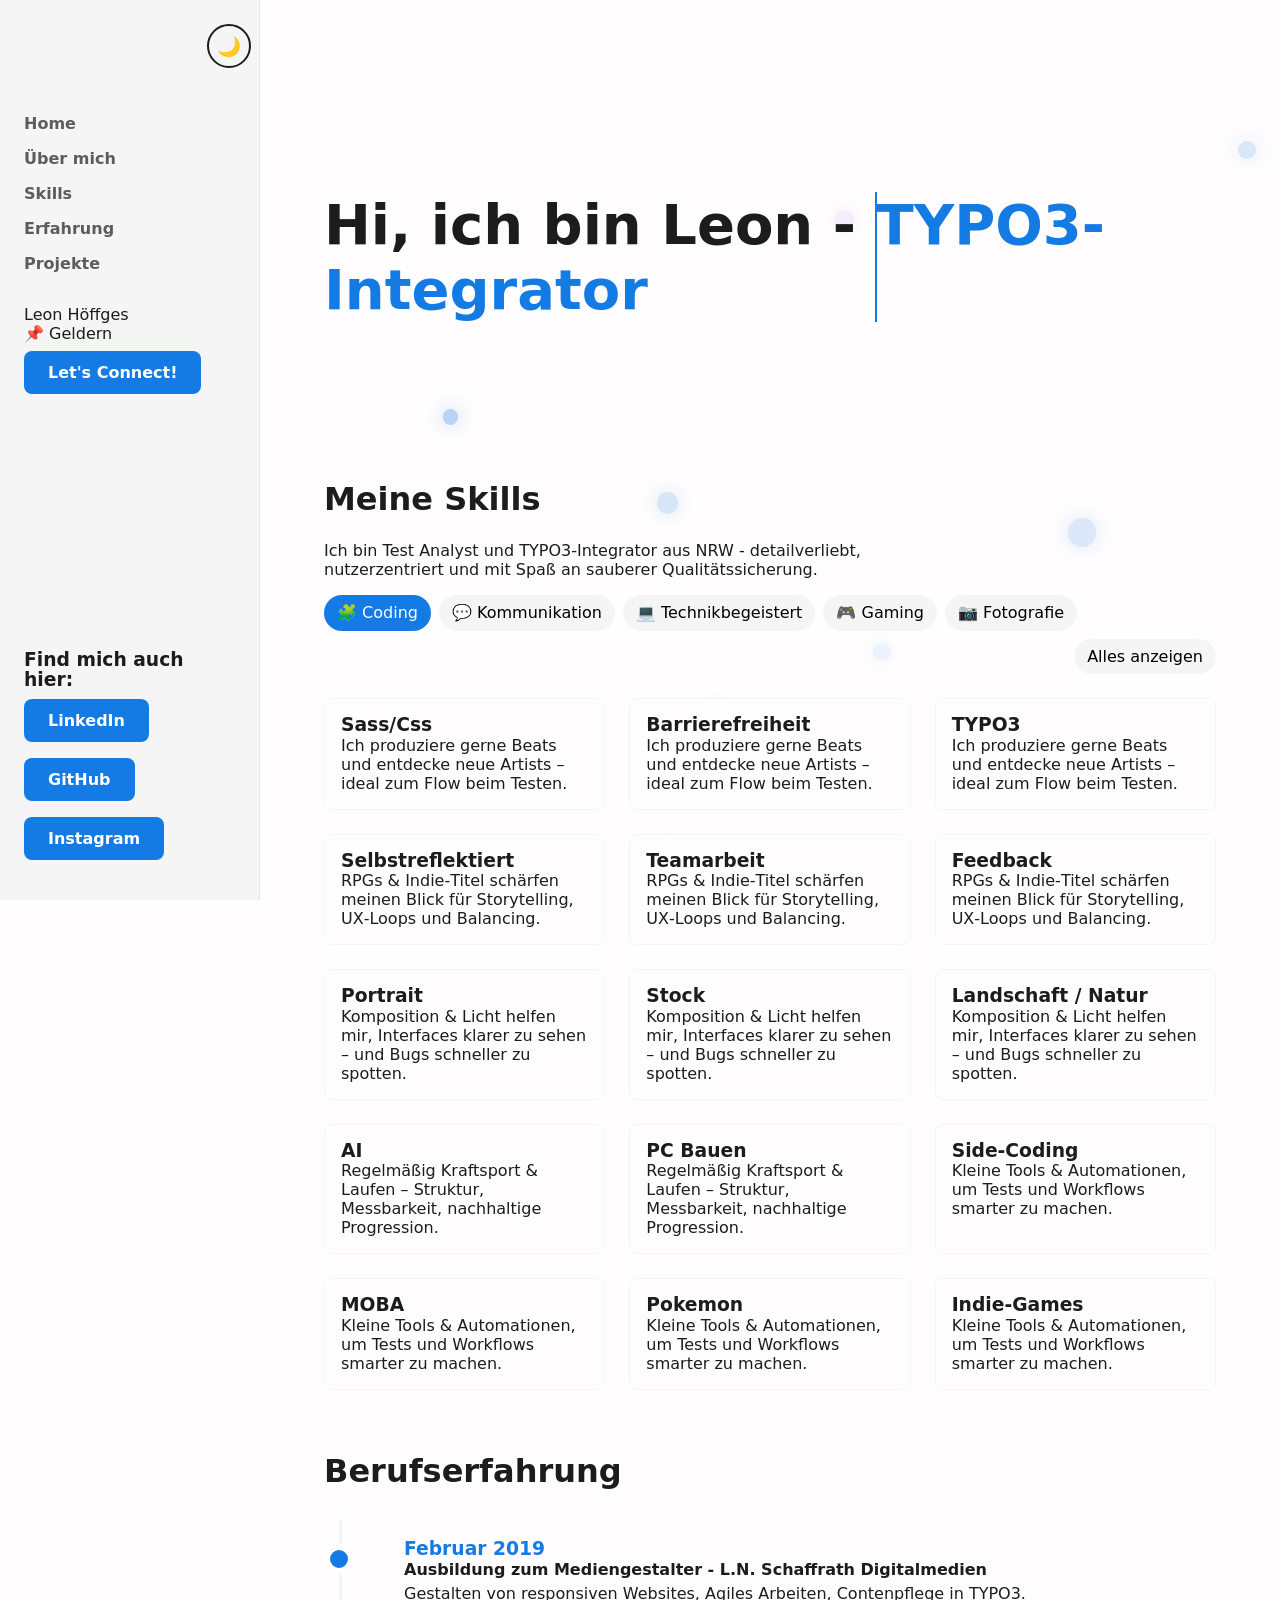
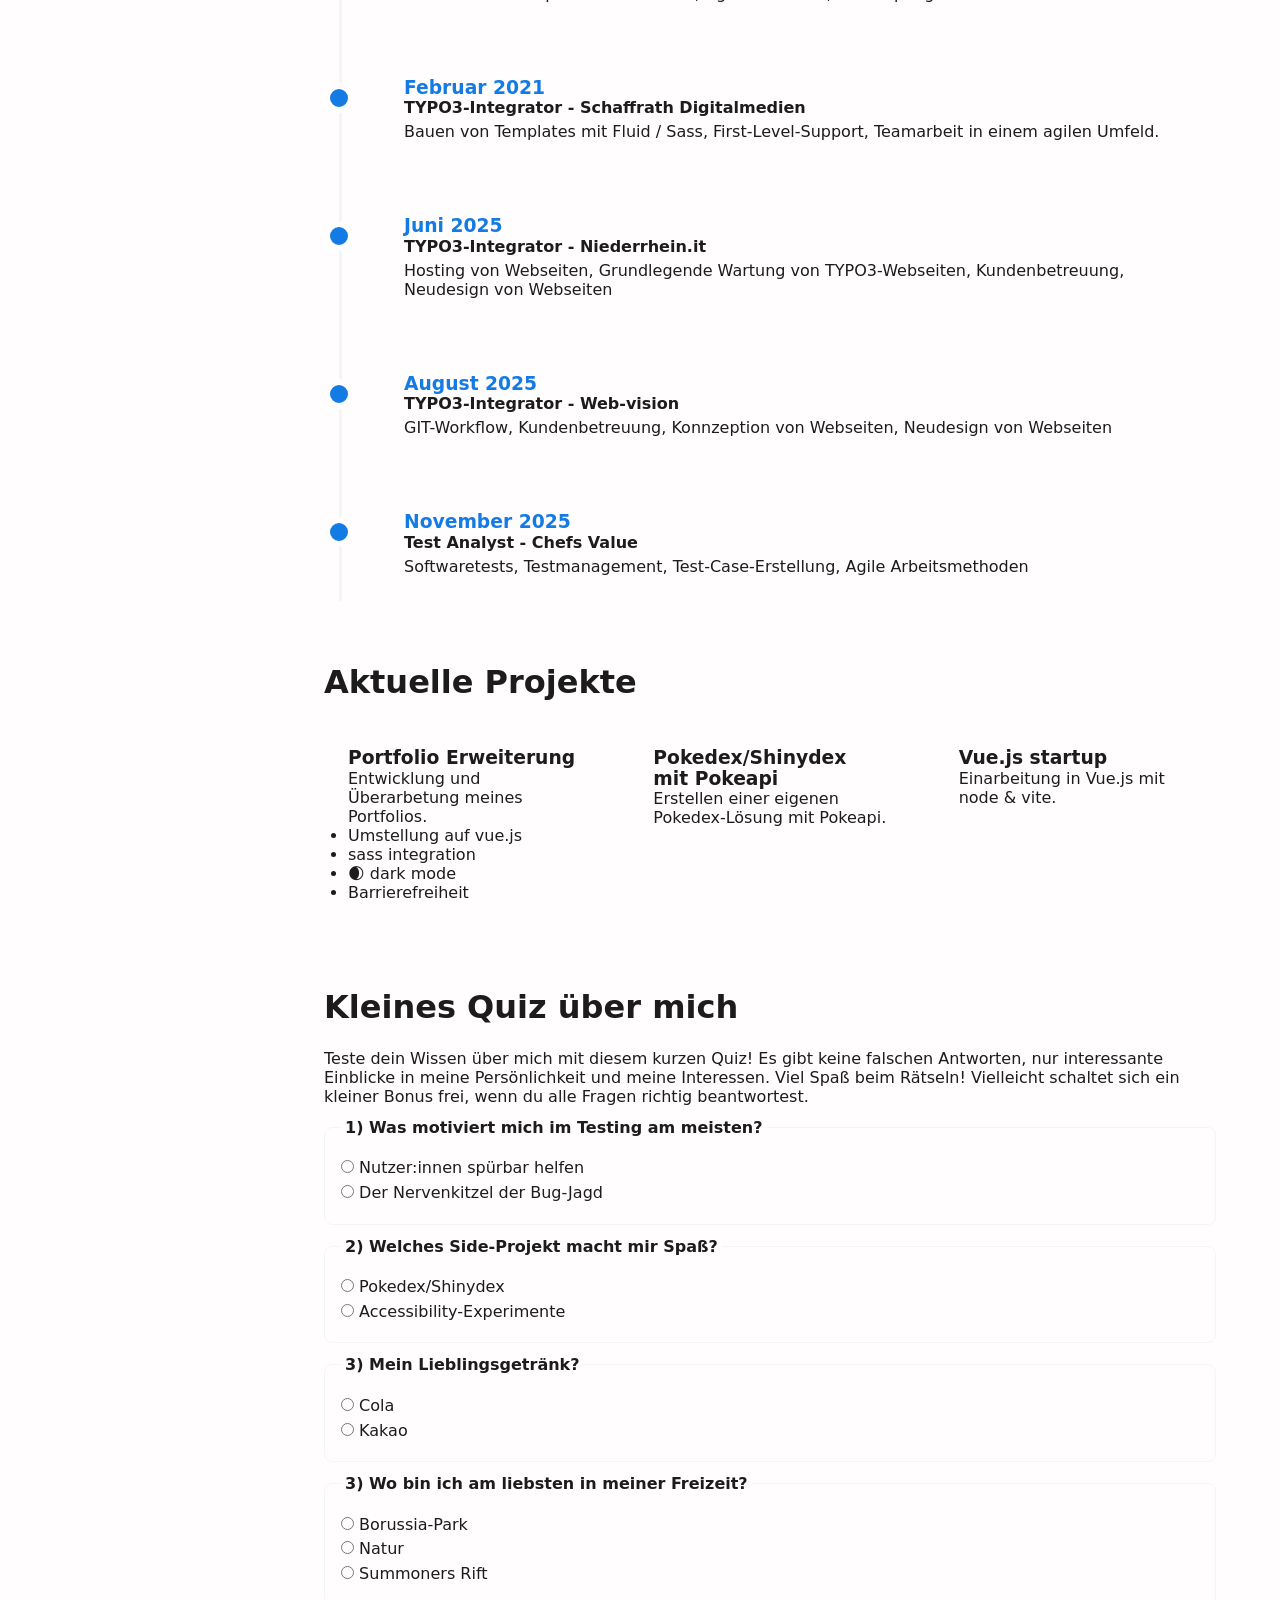
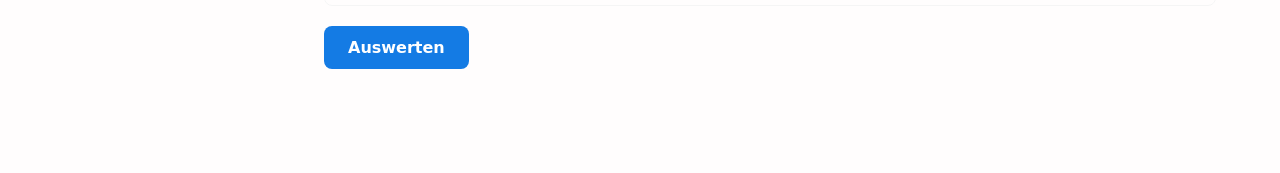
==== commit 1f505e10: "Refactor portfolio structure and styles; add quiz section and update SASS variables" ====
--- a/portfolio.html
+++ b/portfolio.html
@@ -5,7 +5,7 @@
   <meta charset="UTF-8" />
   <meta name="viewport" content="width=device-width, initial-scale=1.0">
   <title>Portfolio – Leon Höffges</title>
-  <link rel="stylesheet" href="public/css/style.css">
+  <link rel="stylesheet" href="private/styles/sass/style.css" />
 </head>
 
 <body>
@@ -45,7 +45,7 @@
 
       <!-- HERO -->
       <section class="hero" id="hero">
-                  <h1 class="text first-text">Hi, ich bin Leon</h1>
+                  <h1 class="text first-text">Hi, ich bin Leon - </h1>
         <p class="text sec-text">Test Analyst</p>
       </section>
 
@@ -132,32 +132,6 @@
         </article>
       </div>
     </section>
-
-<section class="about-quiz" aria-labelledby="quiz-title">
-  <h2 id="quiz-title">Kleines Quiz über mich</h2>
-  <form id="quiz-form">
-    <fieldset>
-      <legend>1) Was motiviert mich im Testing am meisten?</legend>
-      <label><input type="radio" name="q1" value="impact"> Nutzer:innen spürbar helfen</label>
-      <label><input type="radio" name="q1" value="bughunt"> Der Nervenkitzel der Bug‑Jagd</label>
-    </fieldset>
-
-    <fieldset>
-      <legend>2) Welches Side‑Projekt macht mir Spaß?</legend>
-      <label><input type="radio" name="q2" value="pokedex"> Pokedex/Shinydex</label>
-      <label><input type="radio" name="q2" value="a11y"> Accessibility‑Experimente</label>
-    </fieldset>
-
-    <fieldset>
-      <legend>3) Kaffee- oder Teammate‑Typ?</legend>
-      <label><input type="radio" name="q3" value="coffee"> ☕ Kaffee</label>
-      <label><input type="radio" name="q3" value="mate"> 🧉 Mate</label>
-    </fieldset>
-
-    <button class="btn" type="submit">Auswerten</button>
-    <p id="quiz-result" role="status" aria-live="polite" class="hidden"></p>
-  </form>
-</section>
 
       <!-- EXPERIENCE -->
       <section class="experience">
@@ -195,6 +169,41 @@
         </div>
       </section>
 
+          <section class="about-quiz" aria-labelledby="quiz-title">
+  <h2 id="quiz-title">Kleines Quiz über mich</h2>
+  <p>Teste dein Wissen über mich mit diesem kurzen Quiz! Es gibt keine falschen Antworten, nur interessante Einblicke in meine Persönlichkeit und meine Interessen. Viel Spaß beim Rätseln! Vielleicht schaltet sich ein kleiner Bonus frei, wenn du alle Fragen richtig beantwortest.</p>
+  <form id="quiz-form">
+    <fieldset>
+      <legend>1) Was motiviert mich im Testing am meisten?</legend>
+      <label><input type="radio" name="q1" value="impact"> Nutzer:innen spürbar helfen</label>
+      <label><input type="radio" name="q1" value="bughunt"> Der Nervenkitzel der Bug-Jagd</label>
+    </fieldset>
+
+    <fieldset>
+      <legend>2) Welches Side-Projekt macht mir Spaß?</legend>
+      <label><input type="radio" name="q2" value="pokedex"> Pokedex/Shinydex</label>
+      <label><input type="radio" name="q2" value="a11y"> Accessibility-Experimente</label>
+    </fieldset>
+
+    <fieldset>
+      <legend>3) Mein Lieblingsgetränk?</legend>
+      <label><input type="radio" name="q3" value="cola"> Cola</label>
+      <label><input type="radio" name="q3" value="kakao"> Kakao</label>
+    </fieldset>
+
+        <fieldset>
+      <legend>3) Wo bin ich am liebsten in meiner Freizeit?</legend>
+      <label><input type="radio" name="q3" value="borussia"> Borussia-Park</label>
+      <label><input type="radio" name="q3" value="nature"> Natur</label>
+      <label><input type="radio" name="q3" value="lol"> Summoners Rift</label>
+    </fieldset>
+
+    <button class="btn" type="submit">Auswerten</button>
+    <p id="quiz-result" role="status" aria-live="polite" class="hidden"></p>
+  </form>
+</section>
+
+
     </main>
   </div>
   <script src="public/js/scripts.js"></script>
--- a/private/styles/sass/style.css
+++ b/private/styles/sass/style.css
@@ -0,0 +1,520 @@
+:root {
+  --ff-primary: system-ui, sans-serif;
+  --fs-300: 0.875rem;
+  --fs-400: 1rem;
+  --fs-500: 1.25rem;
+  --fs-600: 1.5rem;
+  --fs-700: 2rem;
+  --fs-800: 2.5rem;
+  --fs-900: 3.5rem;
+  --fw-light: 300;
+  --fw-regular: 400;
+  --fw-bold: 700;
+  --clr-text: #1c1c1c;
+  --clr-background: #fffdfd;
+  --clr-backgroundop: rgba(255, 253, 253, 0);
+  --clr-primary: #147be4;
+  --clr-primaryop: rgba(20, 123, 228, 0.5019607843);
+  --clr-secondary: #f5f5f5;
+  --clr-accent: #00f3f3;
+  --spc-0: 0;
+  --spc-1: 0.25rem;
+  --spc-2: 0.5rem;
+  --spc-3: 1rem;
+  --spc-4: 1.5rem;
+  --spc-5: 2rem;
+  --spc-6: 3rem;
+  --spc-7: 4rem;
+}
+
+*,
+*::before,
+*::after {
+  box-sizing: border-box;
+  margin: 0;
+  padding: 0;
+}
+
+html:focus-within {
+  scroll-behavior: smooth;
+}
+
+input,
+button,
+textarea {
+  font: inherit;
+}
+
+img,
+picture {
+  max-width: 100%;
+  display: inline-block;
+  vertical-align: middle;
+}
+
+.hidden {
+  display: none;
+}
+
+body {
+  background: var(--clr-background);
+  color: var(--clr-text);
+  font-family: system-ui, sans-serif;
+  overflow-x: hidden;
+  position: relative;
+  transition: background-color 0.4s ease, color 0.4s ease;
+}
+
+h1,
+h2,
+h3 {
+  line-height: 1.1;
+}
+
+.content {
+  flex: 1;
+  padding: var(--spc-5) var(--spc-7);
+}
+
+section {
+  margin: var(--spc-7) 0;
+  opacity: 0;
+  transform: translateY(40px);
+  transition: 0.7s ease;
+}
+section.visible {
+  opacity: 1;
+  transform: translateY(0);
+}
+section h2 {
+  font-size: var(--fs-700);
+  margin-bottom: var(--spc-4);
+}
+
+.hero {
+  padding: 6rem 0;
+  overflow: hidden;
+}
+.hero > * {
+  position: relative;
+  font-weight: var(--fw-bold);
+  display: inline;
+  font-size: var(--fs-900);
+  margin-bottom: var(--spc-3);
+}
+.hero .sec-text {
+  color: var(--clr-primary);
+}
+.hero .sec-text:before {
+  content: "";
+  position: absolute;
+  top: 0;
+  left: 0;
+  height: 100%;
+  width: 100%;
+  background: var(--clr-background);
+  border-left: 2px solid var(--clr-primary);
+  animation: animate 4s steps(12) infinite;
+}
+
+.wrapper {
+  display: flex;
+}
+
+.sidebar {
+  width: 260px;
+  height: 100vh;
+  position: sticky;
+  top: 0;
+  padding: 2rem 1.5rem;
+  background: var(--clr-secondary);
+  border-right: 1px solid #e8e8e8;
+  display: flex;
+  flex-direction: column;
+  justify-content: space-between;
+}
+.sidebar .logo {
+  background-color: var(--clr-primary);
+  -webkit-mask: url(../images/logo.svg) no-repeat center;
+  mask: url(../images/logo.svg) no-repeat center;
+  width: 50px;
+  height: 50px;
+}
+
+.nav {
+  display: flex;
+  flex-direction: column;
+  gap: 1rem;
+  margin: 2rem 0;
+}
+.nav a {
+  text-decoration: none;
+  color: var(--text);
+  font-weight: 600;
+  opacity: 0.7;
+  transition: 0.2s;
+}
+.nav a:hover {
+  opacity: 1;
+  color: var(--accent);
+}
+
+.button-group {
+  display: flex;
+  flex-wrap: wrap;
+  gap: 1.5rem;
+}
+
+.button {
+  padding: 0.75em 1.5em;
+  color: var(--clr-text);
+  text-decoration: none;
+  border: 1px solid var(--clr-secondary);
+  border-radius: 0.5em;
+}
+.button:hover {
+  background-color: var(--clr-secondary);
+}
+
+.btn {
+  display: inline-block;
+  padding: 0.75rem 1.5rem;
+  background-color: var(--clr-primary);
+  color: white;
+  text-decoration: none;
+  border: none;
+  border-radius: 0.5rem;
+  font-weight: 600;
+  font-size: 1rem;
+  cursor: pointer;
+  transition: 0.2s ease;
+  margin: 0.5rem 0;
+}
+
+.btn:hover {
+  background: var(--clr-primaryop);
+  transform: translateY(-2px);
+  box-shadow: 0 4px 12px rgba(0, 0, 0, 0.3);
+}
+
+.btn:active {
+  transform: translateY(0);
+}
+
+.bg-animation {
+  position: fixed;
+  top: 0;
+  left: 0;
+  width: 100%;
+  height: 100vh;
+  z-index: -1;
+  overflow: hidden;
+  pointer-events: none;
+}
+
+.particle {
+  position: absolute;
+  border-radius: 50%;
+  pointer-events: none;
+}
+
+.particle.type-1 {
+  background: var(--clr-primary);
+  box-shadow: 0 0 20px var(--clr-primary);
+}
+
+.particle.type-2 {
+  background: #60a5fa;
+  box-shadow: 0 0 15px #60a5fa;
+}
+
+.particle.type-3 {
+  background: #a78bfa;
+  box-shadow: 0 0 15px #a78bfa;
+}
+
+.theme-toggle {
+  background: none;
+  border: 2px solid var(--clr-text);
+  color: var(--clr-text);
+  width: 44px;
+  height: 44px;
+  border-radius: 50%;
+  cursor: pointer;
+  font-size: 1.2rem;
+  display: flex;
+  align-items: center;
+  justify-content: center;
+  transition: all 0.3s ease;
+  position: absolute;
+  top: 0.5rem;
+  right: 0.5rem;
+  overflow: hidden;
+  margin-top: 1rem;
+}
+.theme-toggle:hover {
+  background: var(--clr-text);
+  color: var(--clr-background);
+  transform: scale(1.1);
+}
+.theme-toggle:hover.active .theme-icon {
+  transform: rotate(180deg);
+}
+.theme-toggle:hover .theme-icon {
+  display: inline-block;
+  transition: transform 0.3s ease;
+}
+
+.dark-mode-overlay {
+  position: fixed;
+  top: 0;
+  left: 0;
+  width: 100%;
+  height: 100%;
+  z-index: 9999;
+  pointer-events: none;
+  background: var(--clr-background);
+  clip-path: circle(0% at var(--x, 0) var(--y, 0));
+  animation: expandDarkMode 0.8s cubic-bezier(0.4, 0, 0.2, 1);
+}
+
+body.dark-mode .sidebar {
+  background: #1e293b;
+  border-right-color: #334155;
+}
+
+body.dark-mode .logo {
+  background-color: var(--text);
+}
+
+.about p {
+  max-width: 600px;
+}
+.about .chip-row {
+  display: flex;
+  flex-wrap: wrap;
+  gap: var(--spc-2);
+  margin: var(--spc-3) 0 var(--spc-4);
+}
+.about .chip-row .chip {
+  border: 1px solid var(--border, var(--clr-secondary));
+  background: var(--chip-bg, var(--clr-secondary));
+  padding: 0.45rem 0.75rem;
+  border-radius: 999px;
+  cursor: pointer;
+  transition: all 0.2s;
+}
+.about .chip-row .chip[aria-pressed=true] {
+  background: var(--clr-primary);
+  color: var(--clr-background);
+  border-color: transparent;
+}
+.about .chip-row .chip--reset {
+  margin-left: auto;
+}
+.about .about-cards {
+  display: grid;
+  grid-template-columns: repeat(auto-fit, minmax(220px, 1fr));
+  gap: var(--spc-4);
+}
+.about .about-cards .about-card {
+  border: 1px solid var(--border, var(--clr-secondary));
+  padding: 1rem;
+  border-radius: 0.5rem;
+  background: var(--card, var(--clr-background));
+  transition: transform 0.2s, box-shadow 0.2s;
+}
+.about .about-cards .about-card:focus-within, .about .about-cards .about-card:hover {
+  transform: translateY(-2px);
+  box-shadow: 0 6px 18px rgba(0, 0, 0, 0.06);
+}
+
+.about-quiz fieldset {
+  border: 1px solid var(--border, var(--clr-secondary));
+  padding: 1rem;
+  border-radius: 0.5rem;
+  margin: 0.75rem 0;
+}
+.about-quiz fieldset legend {
+  padding: 0 0.25rem;
+  font-weight: 600;
+}
+.about-quiz fieldset label {
+  display: block;
+  margin: 0.35rem 0;
+}
+.about-quiz #quiz-result {
+  margin-top: 0.75rem;
+  font-weight: 600;
+}
+
+.timeline {
+  position: relative;
+  margin: 20px auto;
+}
+.timeline #timeline-events {
+  position: relative;
+  padding-left: 50px;
+  /* Background line */
+}
+.timeline #timeline-events:before {
+  content: "";
+  position: absolute;
+  left: 15px;
+  top: 0;
+  bottom: 0;
+  width: 3px;
+  background: var(--clr-secondary);
+  z-index: 0;
+}
+.timeline #timeline-events {
+  /* Filled progress line */
+}
+.timeline #timeline-events:after {
+  content: "";
+  position: absolute;
+  left: 15px;
+  top: 0;
+  width: 3px;
+  background: var(--clr-primary);
+  height: var(--timeline-progress, 0%);
+  z-index: 1;
+  transition: height 0.1s linear;
+}
+.timeline #timeline-events .timeline-event {
+  position: relative;
+  padding: 20px;
+  padding-left: 30px;
+  margin: 30px 0;
+  transition: background-color 0.3s;
+  background: var(--clr-background);
+}
+.timeline #timeline-events .timeline-event:before {
+  content: "";
+  position: absolute;
+  left: -50px;
+  top: 25px;
+  width: 30px;
+  height: 30px;
+  background: var(--clr-primary);
+  border: 6px solid var(--clr-background);
+  border-radius: 50%;
+  z-index: 2;
+}
+.timeline #timeline-events .timeline-event:hover {
+  background-color: var(--clr-secondary);
+}
+.timeline #timeline-events .timeline-event h3 {
+  margin: 0;
+  color: var(--clr-primary);
+}
+.timeline #timeline-events .timeline-event p {
+  margin: 5px 0;
+}
+.timeline .scroll-progress {
+  position: fixed;
+  top: 0;
+  left: 0;
+  height: 5px;
+  background: var(--accent);
+  transition: width 0.2s;
+}
+.timeline .fade-in {
+  animation: fadeIn 0.5s ease-in-out;
+}
+
+.projects-grid {
+  display: grid;
+  gap: 1.5rem;
+  grid-template-columns: repeat(auto-fit, minmax(260px, 1fr));
+}
+
+.project {
+  background: var(--card);
+  padding: 1.5rem;
+  border-radius: 0.6rem;
+  transition: 0.3s;
+}
+
+.project:hover {
+  transform: translateY(-6px);
+  background: #ffecec;
+}
+
+.container {
+  width: 100%;
+  max-width: 70rem;
+  margin-inline: auto;
+  padding-inline: 2rem;
+}
+
+@media (max-width: 900px) {
+  .wrapper {
+    flex-direction: column;
+  }
+  .sidebar {
+    height: auto;
+    width: 100%;
+    border-right: none;
+    border-bottom: 1px solid #e8e8e8;
+  }
+  .content {
+    padding: 2rem;
+  }
+}
+.sr-only {
+  border: 0 !important;
+  clip: rect(1px, 1px, 1px, 1px) !important;
+  clip-path: inset(50%) !important;
+  height: 1px !important;
+  margin: -1px !important;
+  overflow: hidden !important;
+  padding: 0 !important;
+  position: absolute !important;
+  width: 1px !important;
+  white-space: nowrap !important;
+}
+
+.sr-only-focusable:focus,
+.sr-only-focusable:active {
+  clip: auto !important;
+  clip-path: none !important;
+  height: auto !important;
+  margin: auto !important;
+  overflow: visible !important;
+  width: auto !important;
+  white-space: normal !important;
+}
+
+@keyframes floatParticle {
+  0%, 100% {
+    transform: translateY(0) translateX(0);
+  }
+  50% {
+    transform: translateY(-40px) translateX(20px);
+  }
+}
+@keyframes expandDarkMode {
+  from {
+    clip-path: circle(0% at var(--x, 0) var(--y, 0));
+  }
+  to {
+    clip-path: circle(150% at var(--x, 0) var(--y, 0));
+  }
+}
+@keyframes fadeIn {
+  from {
+    opacity: 0;
+  }
+  to {
+    opacity: 1;
+  }
+}
+@keyframes animate {
+  40%, 60% {
+    left: calc(100% + 4px);
+  }
+  100% {
+    left: 0%;
+  }
+}/*# sourceMappingURL=style.css.map */
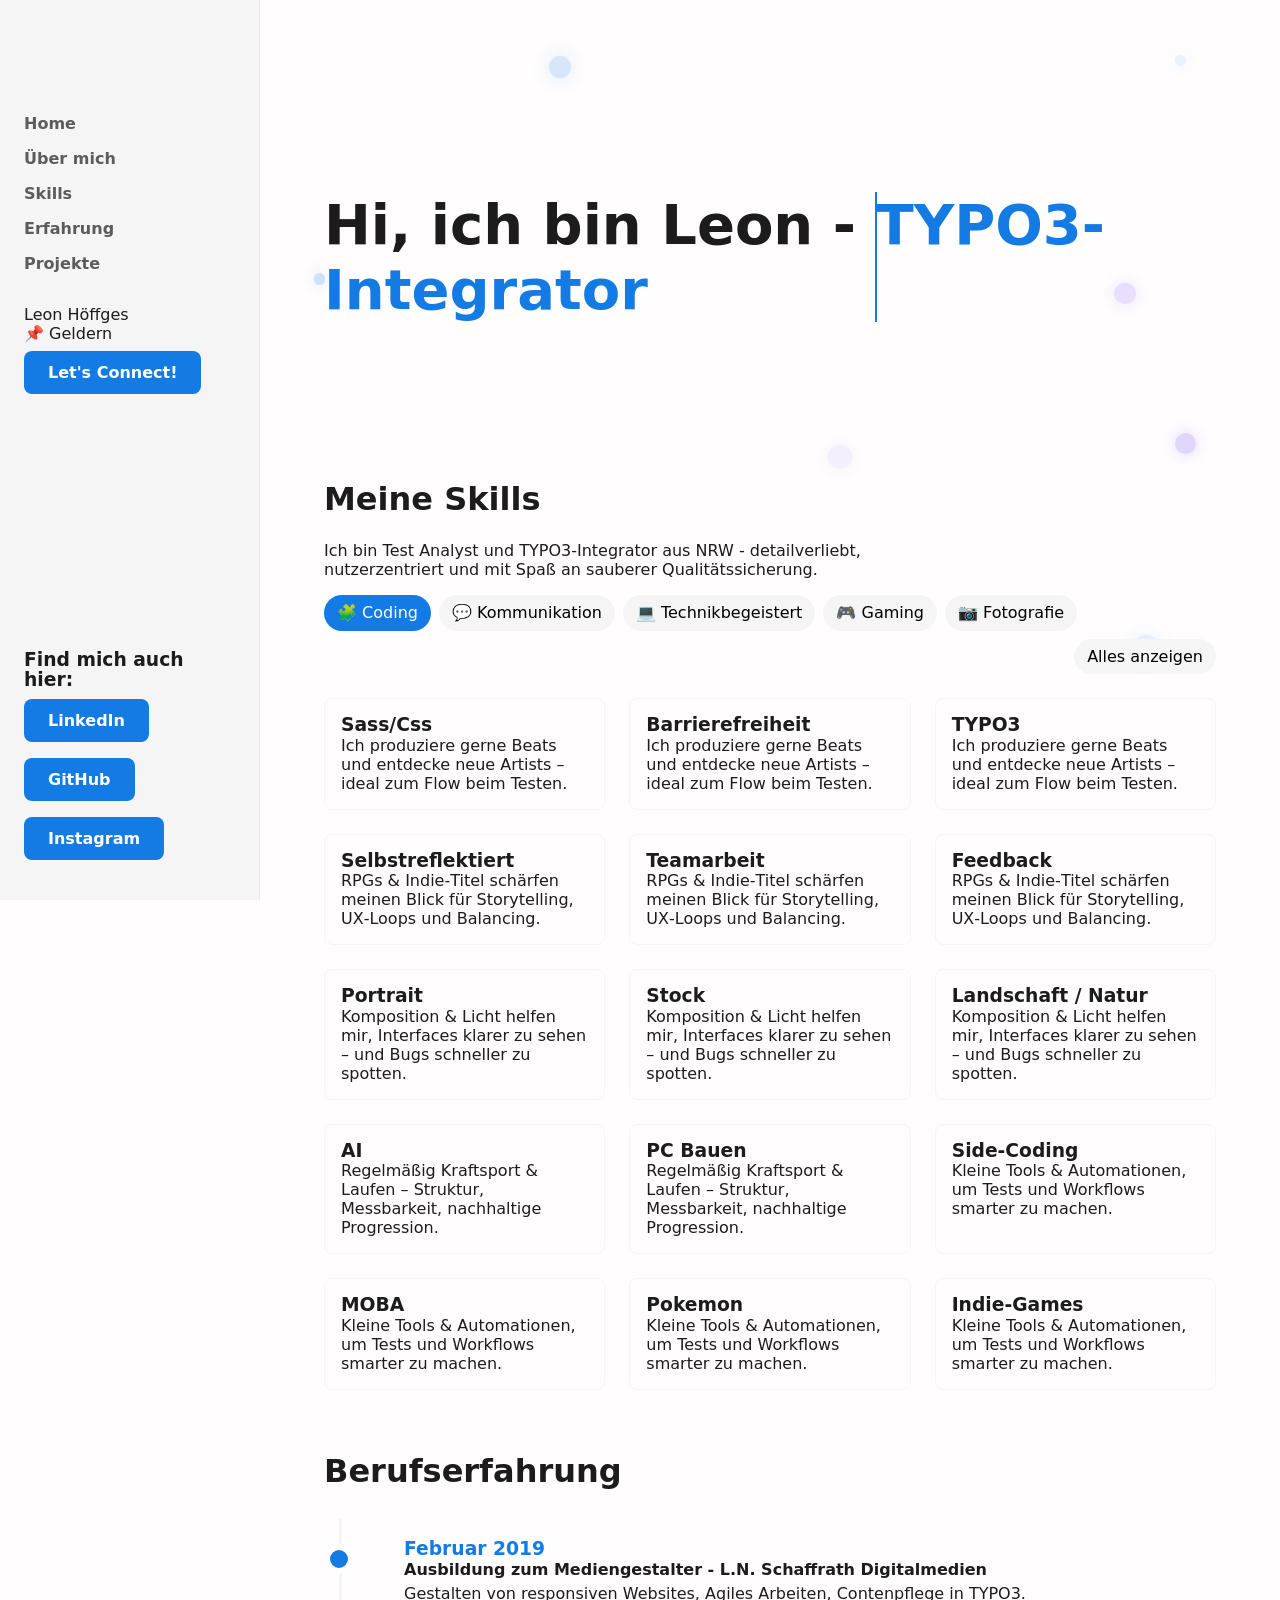
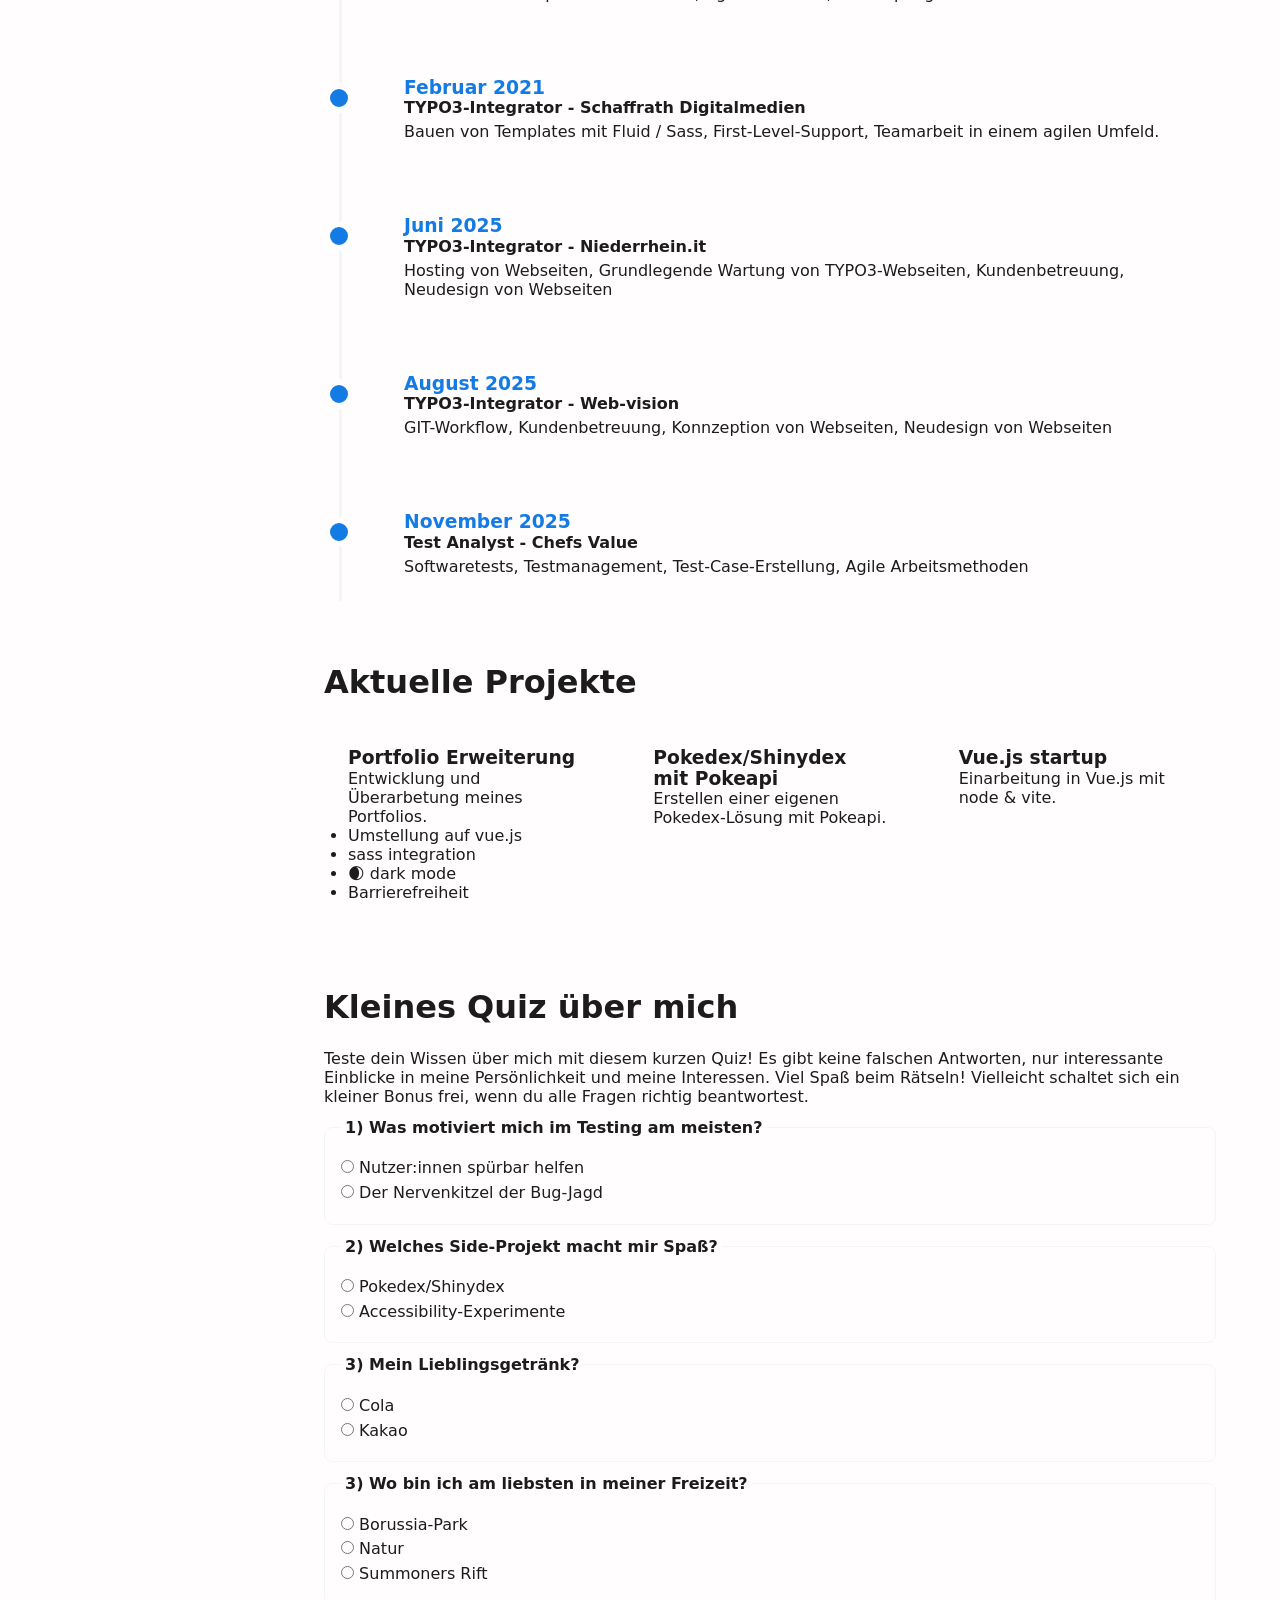
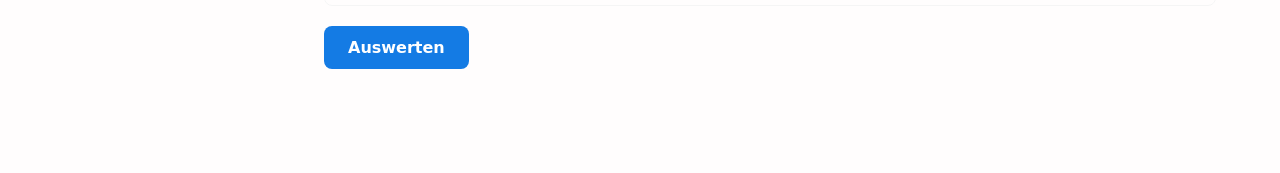
==== commit 5e4a5fe7: "Add hidden class for theme toggle button and update quiz radio button names" ====
--- a/portfolio.html
+++ b/portfolio.html
@@ -16,7 +16,7 @@
 
     <!-- SIDEBAR -->
     <aside class="sidebar">
-        <button id="theme-toggle" class="theme-toggle" aria-label="Toggle Dark Mode" title="Dark Mode">
+        <button id="theme-toggle" class="theme-toggle hidden" aria-label="Toggle Dark Mode" title="Dark Mode">
           <span class="theme-icon">🌙</span>
         </button>
       <div class="group">
@@ -193,12 +193,12 @@
 
         <fieldset>
       <legend>3) Wo bin ich am liebsten in meiner Freizeit?</legend>
-      <label><input type="radio" name="q3" value="borussia"> Borussia-Park</label>
-      <label><input type="radio" name="q3" value="nature"> Natur</label>
-      <label><input type="radio" name="q3" value="lol"> Summoners Rift</label>
-    </fieldset>
-
-    <button class="btn" type="submit">Auswerten</button>
+      <label><input type="radio" name="q4" value="borussia"> Borussia-Park</label>
+      <label><input type="radio" name="q4" value="nature"> Natur</label>
+      <label><input type="radio" name="q4" value="lol"> Summoners Rift</label>
+    </fieldset>
+
+    <button class="btn submit" type="submit">Auswerten</button>
     <p id="quiz-result" role="status" aria-live="polite" class="hidden"></p>
   </form>
 </section>
--- a/private/styles/sass/style.css
+++ b/private/styles/sass/style.css
@@ -52,10 +52,6 @@
   vertical-align: middle;
 }
 
-.hidden {
-  display: none;
-}
-
 body {
   background: var(--clr-background);
   color: var(--clr-text);
@@ -89,6 +85,10 @@
 section h2 {
   font-size: var(--fs-700);
   margin-bottom: var(--spc-4);
+}
+
+.hidden {
+  display: none !important;
 }
 
 .hero {
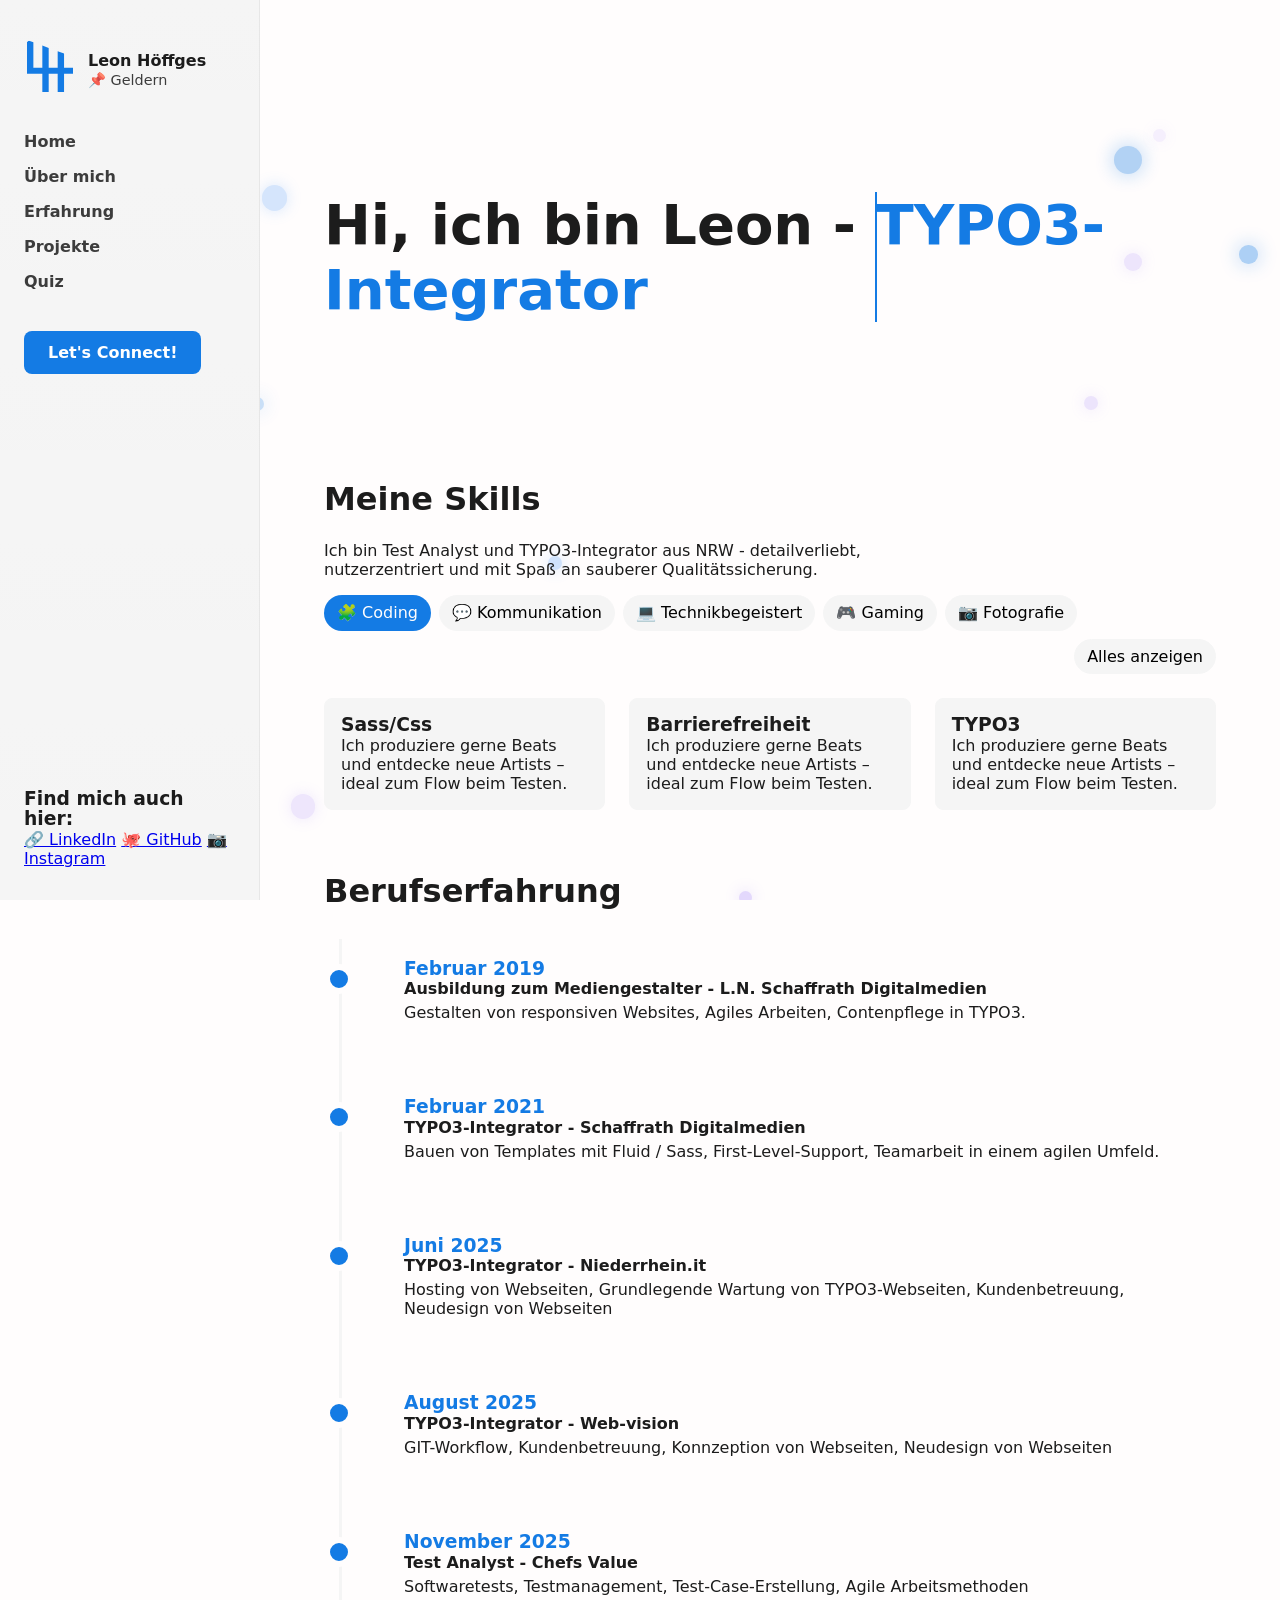
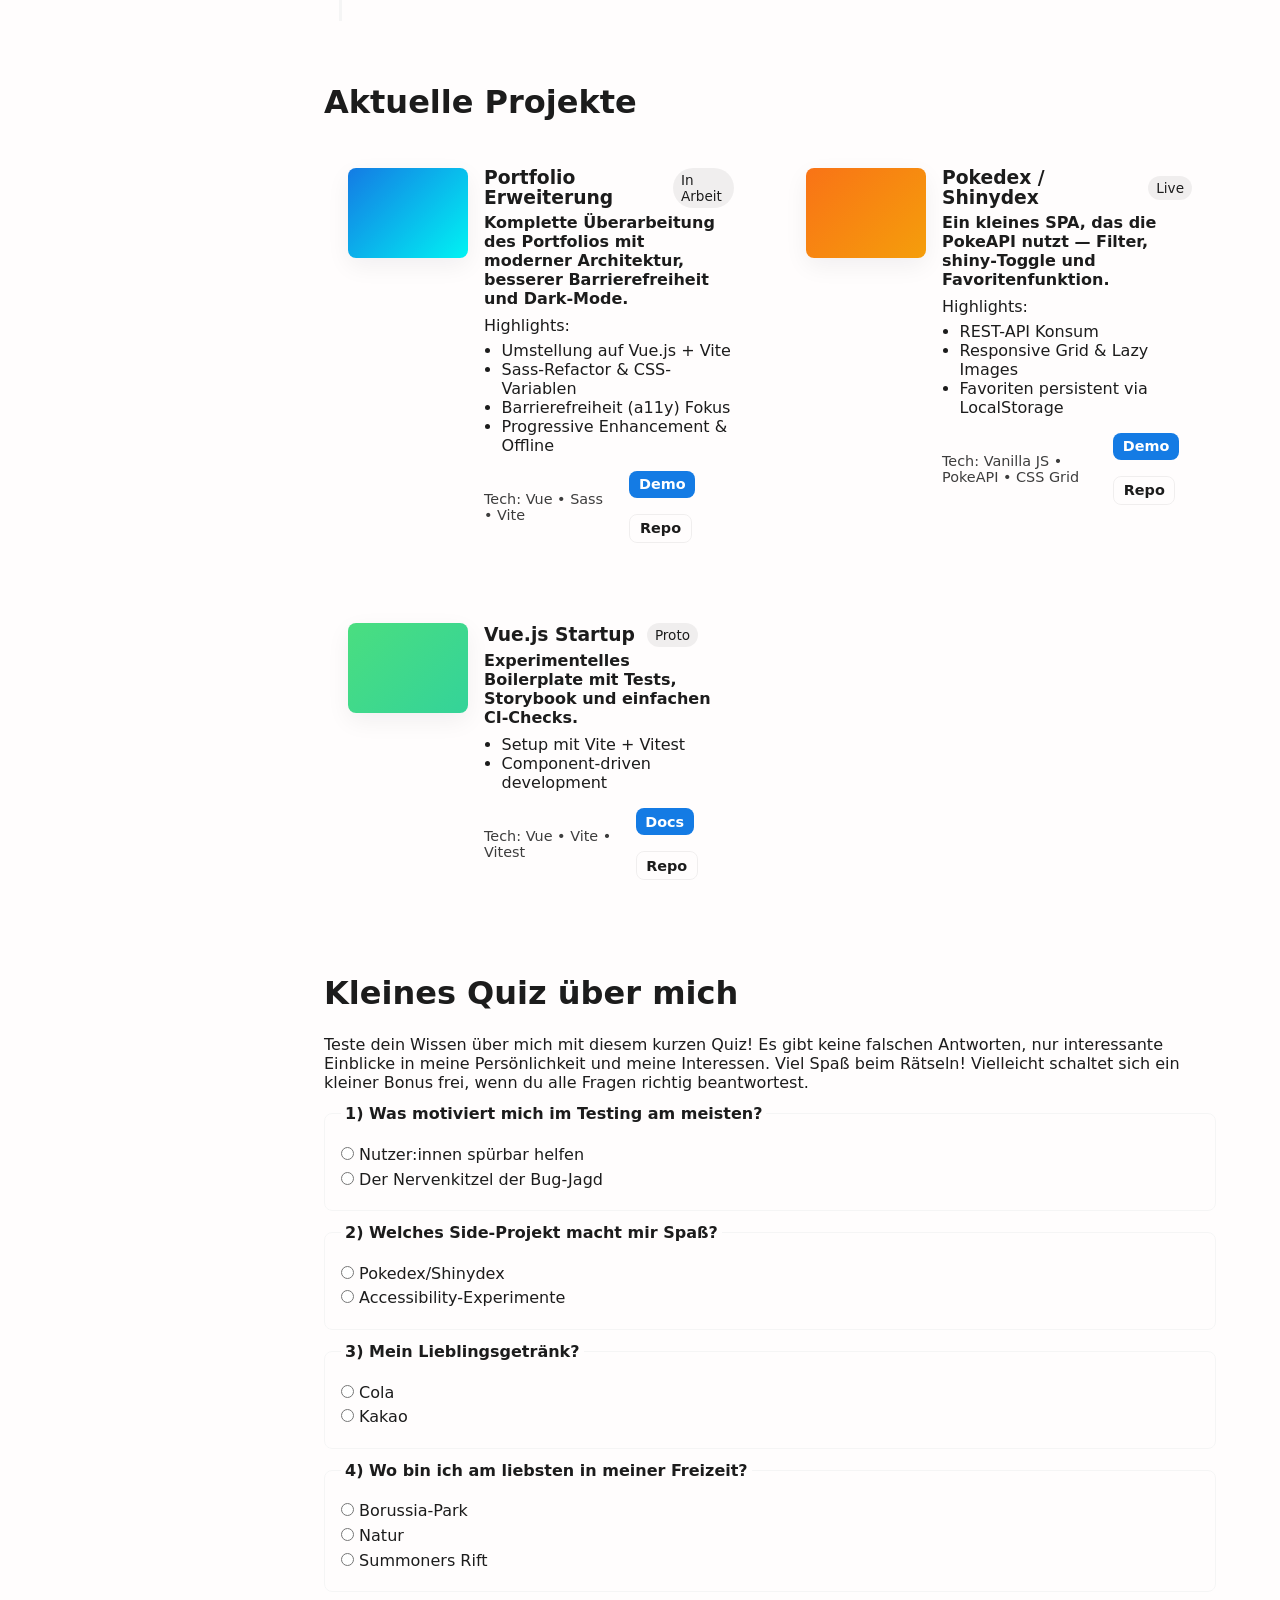
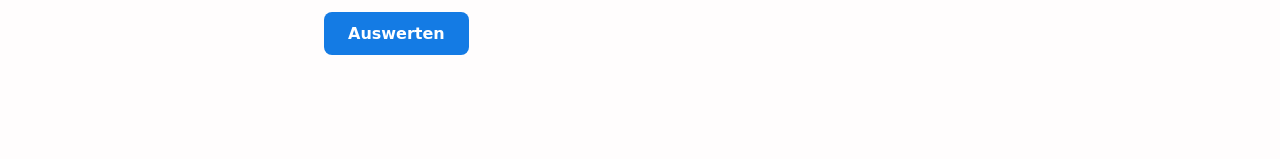
==== commit 2bc6f0bb: "feat: implement dark mode styles and enhance sidebar layout - Added dark mode color variables in _va" ====
--- a/portfolio.html
+++ b/portfolio.html
@@ -4,7 +4,7 @@
 <head>
   <meta charset="UTF-8" />
   <meta name="viewport" content="width=device-width, initial-scale=1.0">
-  <title>Portfolio – Leon Höffges</title>
+  <title>Portfolio - Leon Höffges</title>
   <link rel="stylesheet" href="private/styles/sass/style.css" />
 </head>
 
@@ -16,27 +16,40 @@
 
     <!-- SIDEBAR -->
     <aside class="sidebar">
-        <button id="theme-toggle" class="theme-toggle hidden" aria-label="Toggle Dark Mode" title="Dark Mode">
-          <span class="theme-icon">🌙</span>
-        </button>
+      <button id="theme-toggle" class="theme-toggle hidden" aria-label="Toggle Dark Mode" title="Dark Mode">
+        <span class="theme-icon">🌙</span>
+      </button>
       <div class="group">
-        <div class="logo"></div>
-      <div class="nav">
-        <a href="#hero">Home</a>
-        <a href="#about">Über mich</a>
-        <a href="#skills">Skills</a>
-        <a href="#experience">Erfahrung</a>
-        <a href="#projects">Projekte</a>
+        <div class="profile">
+          <div class="logo" aria-hidden="true"></div>
+          <div class="profile-info">
+            <p class="name">Leon Höffges</p>
+            <p class="location">📌 Geldern</p>
+          </div>
+        </div>
+
+        <nav class="nav" aria-label="Primary">
+          <a href="#hero">Home</a>
+          <a href="#about">Über mich</a>
+          <a href="#experience">Erfahrung</a>
+          <a href="#projects">Projekte</a>
+          <a href="#quiz">Quiz</a>
+        </nav>
+
+        <a href="mailto:leon.hoeffges@gmail.com" class="btn">Let's Connect!</a>
+
       </div>
-      <p>Leon Höffges</p>
-      <p>📌 Geldern</p>
-      <a href="mailto:leon.hoeffges@gmail.com" class="btn">Let's Connect!</a>
-      </div>
-      <div class="gropup">
-      <h3>Find mich auch hier:</h3>
-      <a href="http://linkedin.com/in/leon-hoeffges" target="_blank" rel="noopener noreferrer" class="btn">LinkedIn</a>
-      <a href="http://github.com/leon-hoeffges" target="_blank" rel="noopener noreferrer" class="btn">GitHub</a>
-      <a href="https://www.instagram.com/thelehagon" target="_blank" rel="noopener noreferrer" class="btn">Instagram</a>
+
+      <div class="group social">
+        <h3>Find mich auch hier:</h3>
+        <div class="social-links">
+          <a href="http://linkedin.com/in/leon-hoeffges" target="_blank" rel="noopener noreferrer" class="icon-btn">🔗
+            LinkedIn</a>
+          <a href="http://github.com/leon-hoeffges" target="_blank" rel="noopener noreferrer" class="icon-btn">🐙
+            GitHub</a>
+          <a href="https://www.instagram.com/thelehagon" target="_blank" rel="noopener noreferrer" class="icon-btn">📷
+            Instagram</a>
+        </div>
       </div>
     </aside>
 
@@ -45,163 +58,220 @@
 
       <!-- HERO -->
       <section class="hero" id="hero">
-                  <h1 class="text first-text">Hi, ich bin Leon - </h1>
+        <h1 class="text first-text">Hi, ich bin Leon - </h1>
         <p class="text sec-text">Test Analyst</p>
       </section>
 
-    <!-- === Skills (interaktiv) === -->
-    <section id="about" class="about" aria-labelledby="about-title">
-      <h2 id="about-title">Meine Skills</h2>
-
-      <p class="lead">
-        Ich bin Test Analyst und TYPO3-Integrator aus NRW - detailverliebt, nutzerzentriert
-        und mit Spaß an sauberer Qualitätssicherung. 
-      </p>
-
-      <!-- Interessen-Chips -->
-      <div class="chip-row" role="group" aria-label="Interessen filtern">
-        <button class="chip" data-topic="coding" aria-pressed="true">🧩 Coding</button>
-        <button class="chip" data-topic="communication" aria-pressed="false">💬 Kommunikation</button>
-        <button class="chip" data-topic="tech" aria-pressed="false">💻 Technikbegeistert</button>
-        <button class="chip" data-topic="gaming" aria-pressed="false">🎮 Gaming</button>
-        <button class="chip" data-topic="photo" aria-pressed="false">📷 Fotografie</button>
-        <button class="chip chip--reset" data-topic="reset">Alles anzeigen</button>
-      </div>
-
-      <!-- Dynamischer Bereich -->
-      <div class="about-cards" aria-live="polite">
-        <article class="about-card" data-topic="coding">
-          <h3>Sass/Css</h3>
-          <p>Ich produziere gerne Beats und entdecke neue Artists – ideal zum Flow beim Testen.</p>
-        </article>
-        <article class="about-card" data-topic="coding">
-          <h3>Barrierefreiheit</h3>
-          <p>Ich produziere gerne Beats und entdecke neue Artists – ideal zum Flow beim Testen.</p>
-        </article>
-        <article class="about-card" data-topic="coding">
-          <h3>TYPO3</h3>
-          <p>Ich produziere gerne Beats und entdecke neue Artists – ideal zum Flow beim Testen.</p>
-        </article>
-        <article class="about-card" data-topic="communication">
-          <h3>Selbstreflektiert</h3>
-          <p>RPGs & Indie‑Titel schärfen meinen Blick für Storytelling, UX‑Loops und Balancing.</p>
-        </article>
-        <article class="about-card" data-topic="communication">
-          <h3>Teamarbeit</h3>
-          <p>RPGs & Indie‑Titel schärfen meinen Blick für Storytelling, UX‑Loops und Balancing.</p>
-        </article>
-        <article class="about-card" data-topic="communication">
-          <h3>Feedback</h3>
-          <p>RPGs & Indie‑Titel schärfen meinen Blick für Storytelling, UX‑Loops und Balancing.</p>
-        </article>
-        <article class="about-card" data-topic="photo">
-          <h3>Portrait</h3>
-          <p>Komposition & Licht helfen mir, Interfaces klarer zu sehen – und Bugs schneller zu spotten.</p>
-        </article>
-        <article class="about-card" data-topic="photo">
-          <h3>Stock</h3>
-          <p>Komposition & Licht helfen mir, Interfaces klarer zu sehen – und Bugs schneller zu spotten.</p>
-        </article>
-        <article class="about-card" data-topic="photo">
-          <h3>Landschaft / Natur</h3>
-          <p>Komposition & Licht helfen mir, Interfaces klarer zu sehen – und Bugs schneller zu spotten.</p>
-        </article>
-        <article class="about-card" data-topic="tech">
-          <h3>AI</h3>
-          <p>Regelmäßig Kraftsport & Laufen – Struktur, Messbarkeit, nachhaltige Progression.</p>
-        </article>
-        <article class="about-card" data-topic="tech">
-          <h3>PC Bauen</h3>
-          <p>Regelmäßig Kraftsport & Laufen – Struktur, Messbarkeit, nachhaltige Progression.</p>
-        </article>
-        <article class="about-card" data-topic="code">
-          <h3>Side‑Coding</h3>
-          <p>Kleine Tools & Automationen, um Tests und Workflows smarter zu machen.</p>
-        </article>
-        <article class="about-card" data-topic="gaming">
-          <h3>MOBA</h3>
-          <p>Kleine Tools & Automationen, um Tests und Workflows smarter zu machen.</p>
-        </article>
-        <article class="about-card" data-topic="gaming">
-          <h3>Pokemon</h3>
-          <p>Kleine Tools & Automationen, um Tests und Workflows smarter zu machen.</p>
-        </article>
-        <article class="about-card" data-topic="gaming">
-          <h3>Indie-Games</h3>
-          <p>Kleine Tools & Automationen, um Tests und Workflows smarter zu machen.</p>
-        </article>
-      </div>
-    </section>
+      <!-- === Skills (interaktiv) === -->
+      <section id="about" class="about" aria-labelledby="about-title">
+        <h2 id="about-title">Meine Skills</h2>
+
+        <p class="lead">
+          Ich bin Test Analyst und TYPO3-Integrator aus NRW - detailverliebt, nutzerzentriert
+          und mit Spaß an sauberer Qualitätssicherung.
+        </p>
+
+        <!-- Interessen-Chips -->
+        <div class="chip-row" role="group" aria-label="Interessen filtern">
+          <button class="chip" data-topic="coding" aria-pressed="">🧩 Coding</button>
+          <button class="chip" data-topic="communication" aria-pressed="false">💬 Kommunikation</button>
+          <button class="chip" data-topic="tech" aria-pressed="false">💻 Technikbegeistert</button>
+          <button class="chip" data-topic="gaming" aria-pressed="false">🎮 Gaming</button>
+          <button class="chip" data-topic="photo" aria-pressed="false">📷 Fotografie</button>
+          <button class="chip chip--reset" data-topic="reset">Alles anzeigen</button>
+        </div>
+
+        <!-- Dynamischer Bereich -->
+        <div class="about-cards" aria-live="polite">
+          <article class="about-card" data-topic="coding">
+            <h3>Sass/Css</h3>
+            <p>Ich produziere gerne Beats und entdecke neue Artists – ideal zum Flow beim Testen.</p>
+          </article>
+          <article class="about-card" data-topic="coding">
+            <h3>Barrierefreiheit</h3>
+            <p>Ich produziere gerne Beats und entdecke neue Artists – ideal zum Flow beim Testen.</p>
+          </article>
+          <article class="about-card" data-topic="coding">
+            <h3>TYPO3</h3>
+            <p>Ich produziere gerne Beats und entdecke neue Artists – ideal zum Flow beim Testen.</p>
+          </article>
+          <article class="about-card" data-topic="communication">
+            <h3>Selbstreflektiert</h3>
+            <p>RPGs & Indie‑Titel schärfen meinen Blick für Storytelling, UX‑Loops und Balancing.</p>
+          </article>
+          <article class="about-card" data-topic="communication">
+            <h3>Teamarbeit</h3>
+            <p>RPGs & Indie‑Titel schärfen meinen Blick für Storytelling, UX‑Loops und Balancing.</p>
+          </article>
+          <article class="about-card" data-topic="communication">
+            <h3>Feedback</h3>
+            <p>RPGs & Indie‑Titel schärfen meinen Blick für Storytelling, UX‑Loops und Balancing.</p>
+          </article>
+          <article class="about-card" data-topic="photo">
+            <h3>Portrait</h3>
+            <p>Komposition & Licht helfen mir, Interfaces klarer zu sehen – und Bugs schneller zu spotten.</p>
+          </article>
+          <article class="about-card" data-topic="photo">
+            <h3>Stock</h3>
+            <p>Komposition & Licht helfen mir, Interfaces klarer zu sehen – und Bugs schneller zu spotten.</p>
+          </article>
+          <article class="about-card" data-topic="photo">
+            <h3>Landschaft / Natur</h3>
+            <p>Komposition & Licht helfen mir, Interfaces klarer zu sehen – und Bugs schneller zu spotten.</p>
+          </article>
+          <article class="about-card" data-topic="tech">
+            <h3>AI</h3>
+            <p>Regelmäßig Kraftsport & Laufen – Struktur, Messbarkeit, nachhaltige Progression.</p>
+          </article>
+          <article class="about-card" data-topic="tech">
+            <h3>PC Bauen</h3>
+            <p>Regelmäßig Kraftsport & Laufen – Struktur, Messbarkeit, nachhaltige Progression.</p>
+          </article>
+          <article class="about-card" data-topic="code">
+            <h3>Side‑Coding</h3>
+            <p>Kleine Tools & Automationen, um Tests und Workflows smarter zu machen.</p>
+          </article>
+          <article class="about-card" data-topic="gaming">
+            <h3>MOBA</h3>
+            <p>Kleine Tools & Automationen, um Tests und Workflows smarter zu machen.</p>
+          </article>
+          <article class="about-card" data-topic="gaming">
+            <h3>Pokemon</h3>
+            <p>Kleine Tools & Automationen, um Tests und Workflows smarter zu machen.</p>
+          </article>
+          <article class="about-card" data-topic="gaming">
+            <h3>Indie-Games</h3>
+            <p>Kleine Tools & Automationen, um Tests und Workflows smarter zu machen.</p>
+          </article>
+        </div>
+      </section>
 
       <!-- EXPERIENCE -->
-      <section class="experience">
+      <section id="experience" class="experience">
         <h2>Berufserfahrung</h2>
-            <div class="timeline">
-        <div class="timeline-events" id="timeline-events">
+        <div class="timeline">
+          <div class="timeline-events" id="timeline-events">
             <!-- Timeline events will be dynamically added here -->
-        </div>
-        <div class="scroll-progress" id="scroll-progress"></div>
-    </div>
+          </div>
+          <div class="scroll-progress" id="scroll-progress"></div>
+        </div>
       </section>
 
       <!-- PROJECTS -->
       <section id="projects">
         <h2>Aktuelle Projekte</h2>
         <div class="projects-grid">
-          <div class="project">
-            <h3>Portfolio Erweiterung</h3>
-            <p>Entwicklung und Überarbetung meines Portfolios.</p>
-            <ul>
-              <li>Umstellung auf vue.js</li>
-              <li>sass integration</li>
-              <li>🌒 dark mode</li>
-              <li>Barrierefreiheit</li>
-            </ul>
-          </div>
-          <div class="project">
-            <h3>Pokedex/Shinydex mit Pokeapi</h3>
-            <p>Erstellen einer eigenen Pokedex-Lösung mit Pokeapi.</p>
-          </div>
-          <div class="project">
-            <h3>Vue.js startup</h3>
-            <p>Einarbeitung in Vue.js mit node & vite.</p>
-          </div>
-        </div>
-      </section>
-
-          <section class="about-quiz" aria-labelledby="quiz-title">
-  <h2 id="quiz-title">Kleines Quiz über mich</h2>
-  <p>Teste dein Wissen über mich mit diesem kurzen Quiz! Es gibt keine falschen Antworten, nur interessante Einblicke in meine Persönlichkeit und meine Interessen. Viel Spaß beim Rätseln! Vielleicht schaltet sich ein kleiner Bonus frei, wenn du alle Fragen richtig beantwortest.</p>
-  <form id="quiz-form">
-    <fieldset>
-      <legend>1) Was motiviert mich im Testing am meisten?</legend>
-      <label><input type="radio" name="q1" value="impact"> Nutzer:innen spürbar helfen</label>
-      <label><input type="radio" name="q1" value="bughunt"> Der Nervenkitzel der Bug-Jagd</label>
-    </fieldset>
-
-    <fieldset>
-      <legend>2) Welches Side-Projekt macht mir Spaß?</legend>
-      <label><input type="radio" name="q2" value="pokedex"> Pokedex/Shinydex</label>
-      <label><input type="radio" name="q2" value="a11y"> Accessibility-Experimente</label>
-    </fieldset>
-
-    <fieldset>
-      <legend>3) Mein Lieblingsgetränk?</legend>
-      <label><input type="radio" name="q3" value="cola"> Cola</label>
-      <label><input type="radio" name="q3" value="kakao"> Kakao</label>
-    </fieldset>
-
-        <fieldset>
-      <legend>3) Wo bin ich am liebsten in meiner Freizeit?</legend>
-      <label><input type="radio" name="q4" value="borussia"> Borussia-Park</label>
-      <label><input type="radio" name="q4" value="nature"> Natur</label>
-      <label><input type="radio" name="q4" value="lol"> Summoners Rift</label>
-    </fieldset>
-
-    <button class="btn submit" type="submit">Auswerten</button>
-    <p id="quiz-result" role="status" aria-live="polite" class="hidden"></p>
-  </form>
-</section>
+          <article class="project">
+            <div class="project-media" aria-hidden="true"></div>
+            <div class="project-body">
+              <div class="project-head">
+                <h3>Portfolio Erweiterung</h3>
+                <span class="badge">In Arbeit</span>
+              </div>
+              <p class="project-lead">Komplette Überarbeitung des Portfolios mit moderner Architektur, besserer
+                Barrierefreiheit und Dark-Mode.</p>
+              <p>Highlights:</p>
+              <ul class="project-features">
+                <li>Umstellung auf Vue.js + Vite</li>
+                <li>Sass-Refactor & CSS-Variablen</li>
+                <li>Barrierefreiheit (a11y) Fokus</li>
+                <li>Progressive Enhancement & Offline</li>
+              </ul>
+              <div class="project-meta">
+                <div class="tech">Tech: Vue • Sass • Vite</div>
+                <div class="actions">
+                  <a class="btn small" href="#">Demo</a>
+                  <a class="btn small ghost" href="#">Repo</a>
+                </div>
+              </div>
+            </div>
+          </article>
+
+          <article class="project">
+            <div class="project-media pokedex" aria-hidden="true"></div>
+            <div class="project-body">
+              <div class="project-head">
+                <h3>Pokedex / Shinydex</h3>
+                <span class="badge">Live</span>
+              </div>
+              <p class="project-lead">Ein kleines SPA, das die PokeAPI nutzt — Filter, shiny‑Toggle und
+                Favoritenfunktion.</p>
+              <p>Highlights:</p>
+              <ul class="project-features">
+                <li>REST-API Konsum</li>
+                <li>Responsive Grid & Lazy Images</li>
+                <li>Favoriten persistent via LocalStorage</li>
+              </ul>
+              <div class="project-meta">
+                <div class="tech">Tech: Vanilla JS • PokeAPI • CSS Grid</div>
+                <div class="actions">
+                  <a class="btn small" href="#">Demo</a>
+                  <a class="btn small ghost" href="#">Repo</a>
+                </div>
+              </div>
+            </div>
+          </article>
+
+          <article class="project">
+            <div class="project-media vue" aria-hidden="true"></div>
+            <div class="project-body">
+              <div class="project-head">
+                <h3>Vue.js Startup</h3>
+                <span class="badge">Proto</span>
+              </div>
+              <p class="project-lead">Experimentelles Boilerplate mit Tests, Storybook und einfachen CI-Checks.</p>
+              <ul class="project-features">
+                <li>Setup mit Vite + Vitest</li>
+                <li>Component-driven development</li>
+              </ul>
+              <div class="project-meta">
+                <div class="tech">Tech: Vue • Vite • Vitest</div>
+                <div class="actions">
+                  <a class="btn small" href="#">Docs</a>
+                  <a class="btn small ghost" href="#">Repo</a>
+                </div>
+              </div>
+            </div>
+          </article>
+
+        </div>
+      </section>
+
+      <section class="about-quiz" id="quiz" aria-labelledby="quiz-title">
+        <h2 id="quiz-title">Kleines Quiz über mich</h2>
+        <p>Teste dein Wissen über mich mit diesem kurzen Quiz! Es gibt keine falschen Antworten, nur interessante
+          Einblicke in meine Persönlichkeit und meine Interessen. Viel Spaß beim Rätseln! Vielleicht schaltet sich ein
+          kleiner Bonus frei, wenn du alle Fragen richtig beantwortest.</p>
+        <form id="quiz-form">
+          <fieldset>
+            <legend>1) Was motiviert mich im Testing am meisten?</legend>
+            <label><input type="radio" name="q1" value="impact"> Nutzer:innen spürbar helfen</label>
+            <label><input type="radio" name="q1" value="bughunt"> Der Nervenkitzel der Bug-Jagd</label>
+          </fieldset>
+
+          <fieldset>
+            <legend>2) Welches Side-Projekt macht mir Spaß?</legend>
+            <label><input type="radio" name="q2" value="pokedex"> Pokedex/Shinydex</label>
+            <label><input type="radio" name="q2" value="a11y"> Accessibility-Experimente</label>
+          </fieldset>
+
+          <fieldset>
+            <legend>3) Mein Lieblingsgetränk?</legend>
+            <label><input type="radio" name="q3" value="cola"> Cola</label>
+            <label><input type="radio" name="q3" value="kakao"> Kakao</label>
+          </fieldset>
+
+          <fieldset>
+            <legend>4) Wo bin ich am liebsten in meiner Freizeit?</legend>
+            <label><input type="radio" name="q4" value="borussia"> Borussia-Park</label>
+            <label><input type="radio" name="q4" value="nature"> Natur</label>
+            <label><input type="radio" name="q4" value="lol"> Summoners Rift</label>
+          </fieldset>
+
+          <button class="btn submit" type="submit">Auswerten</button>
+          <p id="quiz-result" role="status" aria-live="polite" class="hidden"></p>
+        </form>
+      </section>
 
 
     </main>
--- a/private/styles/sass/style.css
+++ b/private/styles/sass/style.css
@@ -27,6 +27,20 @@
   --spc-7: 4rem;
 }
 
+html {
+  scroll-behavior: smooth;
+}
+
+body.dark-mode {
+  --clr-text: #e2e8f0;
+  --clr-background: #0f172a;
+  --clr-backgroundop: rgba(15, 23, 42, 0);
+  --clr-primary: #60a5fa;
+  --clr-primaryop: rgba(96, 165, 250, 0.5019607843);
+  --clr-secondary: #1e293b;
+  --clr-accent: #60a5fa;
+}
+
 *,
 *::before,
 *::after {
@@ -127,18 +141,49 @@
   position: sticky;
   top: 0;
   padding: 2rem 1.5rem;
-  background: var(--clr-secondary);
-  border-right: 1px solid #e8e8e8;
+  background: linear-gradient(180deg, rgba(255, 255, 255, 0.02), transparent), var(--clr-secondary);
+  border-right: 1px solid rgba(0, 0, 0, 0.06);
   display: flex;
   flex-direction: column;
   justify-content: space-between;
+  gap: 1rem;
+  backdrop-filter: blur(4px);
 }
 .sidebar .logo {
   background-color: var(--clr-primary);
-  -webkit-mask: url(../images/logo.svg) no-repeat center;
-  mask: url(../images/logo.svg) no-repeat center;
-  width: 50px;
-  height: 50px;
+  -webkit-mask: url(../../../public/images/logo.svg) no-repeat center;
+  mask: url(../../../public/images/logo.svg) no-repeat center;
+  width: 52px;
+  height: 52px;
+  border-radius: 8px;
+  box-shadow: 0 6px 18px rgba(20, 123, 228, 0.08);
+  margin-bottom: 0.5rem;
+}
+.sidebar .profile {
+  display: flex;
+  gap: 0.75rem;
+  align-items: center;
+  margin-top: 0.5rem;
+}
+.sidebar .profile .avatar {
+  width: 52px;
+  height: 52px;
+  border-radius: 999px;
+  background: linear-gradient(135deg, var(--clr-primary), var(--clr-accent));
+  color: var(--clr-background);
+  display: flex;
+  align-items: center;
+  justify-content: center;
+  font-weight: 700;
+  box-shadow: 0 6px 14px rgba(0, 0, 0, 0.08);
+}
+.sidebar .profile .profile-info .name {
+  font-weight: 700;
+  margin-bottom: 0.1rem;
+}
+.sidebar .profile .profile-info .location {
+  font-size: 0.9rem;
+  opacity: 0.85;
 }
 
 .nav {
@@ -149,14 +194,32 @@
 }
 .nav a {
   text-decoration: none;
-  color: var(--text);
+  color: var(--clr-text);
   font-weight: 600;
-  opacity: 0.7;
-  transition: 0.2s;
+  opacity: 0.85;
+  transition: color 0.15s ease, opacity 0.15s ease, transform 0.15s ease;
 }
 .nav a:hover {
   opacity: 1;
-  color: var(--accent);
+  color: var(--clr-primary);
+  transform: translateX(4px);
+}
+.nav .icon-btn {
+  display: inline-flex;
+  gap: 0.5rem;
+  align-items: center;
+  padding: 0.45rem 0.65rem;
+  background: transparent;
+  border: 1px solid rgba(0, 0, 0, 0.04);
+  border-radius: 0.5rem;
+  color: var(--clr-text);
+  text-decoration: none;
+  font-weight: 600;
+  transition: background 0.15s ease, transform 0.12s ease;
+}
+.nav .icon-btn:hover {
+  background: rgba(0, 0, 0, 0.03);
+  transform: translateY(-2px);
 }
 
 .button-group {
@@ -321,7 +384,7 @@
   border: 1px solid var(--border, var(--clr-secondary));
   padding: 1rem;
   border-radius: 0.5rem;
-  background: var(--card, var(--clr-background));
+  background: var(--card, var(--clr-secondary));
   transition: transform 0.2s, box-shadow 0.2s;
 }
 .about .about-cards .about-card:focus-within, .about .about-cards .about-card:hover {
@@ -426,7 +489,7 @@
 .projects-grid {
   display: grid;
   gap: 1.5rem;
-  grid-template-columns: repeat(auto-fit, minmax(260px, 1fr));
+  grid-template-columns: repeat(2, minmax(0, 1fr));
 }
 
 .project {
@@ -438,9 +501,93 @@
 
 .project:hover {
   transform: translateY(-6px);
-  background: #ffecec;
-}
-
+  background: var(--clr-primaryop);
+}
+
+.project {
+  display: flex;
+  gap: 1rem;
+  align-items: flex-start;
+}
+
+.project-media {
+  width: 120px;
+  height: 90px;
+  border-radius: 0.5rem;
+  background: linear-gradient(135deg, var(--clr-primary), var(--clr-accent));
+  box-shadow: 0 8px 24px rgba(16, 24, 40, 0.06);
+  flex-shrink: 0;
+}
+
+.project-media.pokedex {
+  background: linear-gradient(135deg, #f97316, #f59e0b);
+}
+
+.project-media.vue {
+  background: linear-gradient(135deg, #4ade80, #34d399);
+}
+
+.project-head {
+  display: flex;
+  gap: 0.75rem;
+  align-items: center;
+}
+
+.project-head .badge {
+  background: rgba(0, 0, 0, 0.06);
+  padding: 0.25rem 0.5rem;
+  border-radius: 999px;
+  font-size: 0.85rem;
+}
+
+.project-lead {
+  font-weight: 600;
+  margin: 0.25rem 0 0.5rem 0;
+}
+
+.project-features {
+  margin: 0.35rem 0;
+  padding-left: 1.1rem;
+}
+
+.project-meta {
+  display: flex;
+  justify-content: space-between;
+  align-items: center;
+  gap: 1rem;
+  margin-top: 0.5rem;
+}
+
+.tech {
+  font-size: 0.9rem;
+  opacity: 0.85;
+}
+
+.actions .btn.small {
+  padding: 0.35rem 0.6rem;
+  font-size: 0.9rem;
+}
+
+.actions .btn.ghost {
+  background: transparent;
+  color: var(--clr-text);
+  border: 1px solid rgba(0, 0, 0, 0.06);
+}
+
+@media (max-width: 900px) {
+  .projects-grid {
+    grid-template-columns: 1fr;
+  }
+}
+@media (max-width: 600px) {
+  .project {
+    flex-direction: column;
+  }
+  .project-media {
+    width: 100%;
+    height: 140px;
+  }
+}
 .container {
   width: 100%;
   max-width: 70rem;
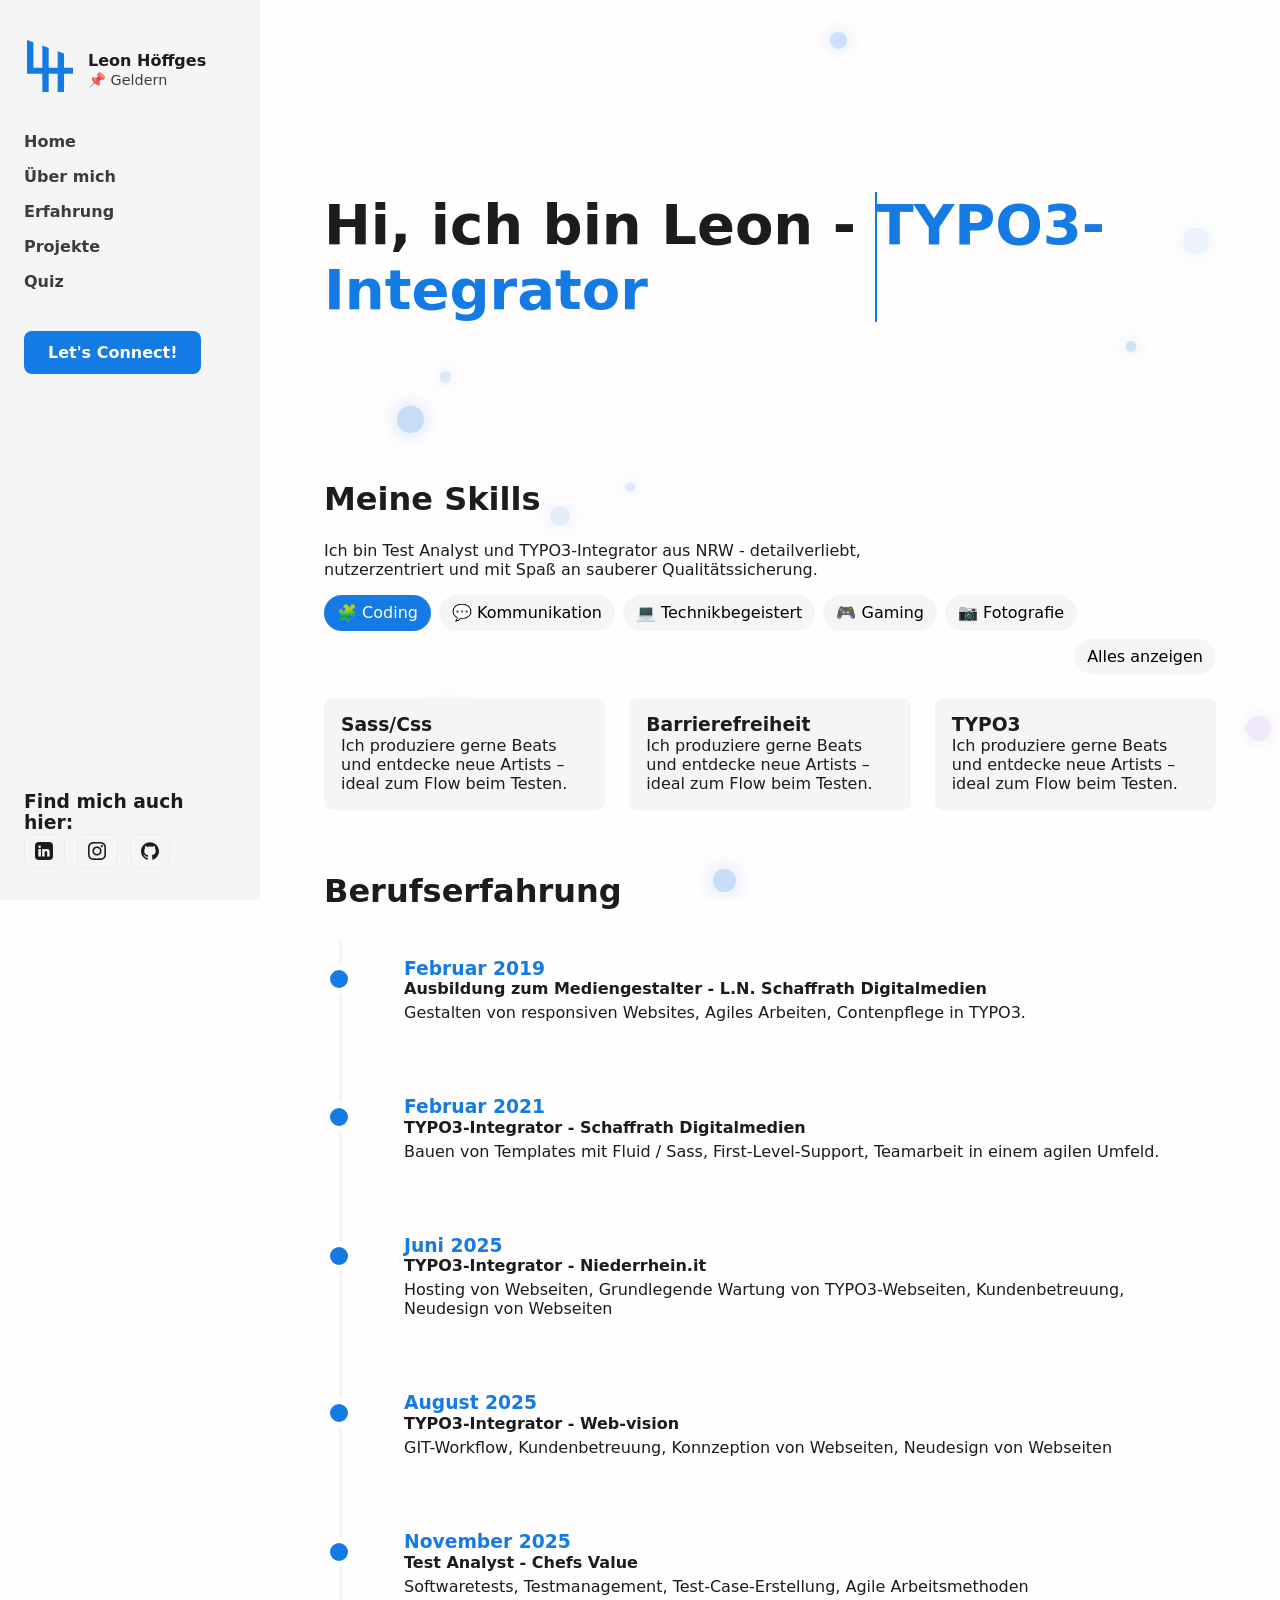
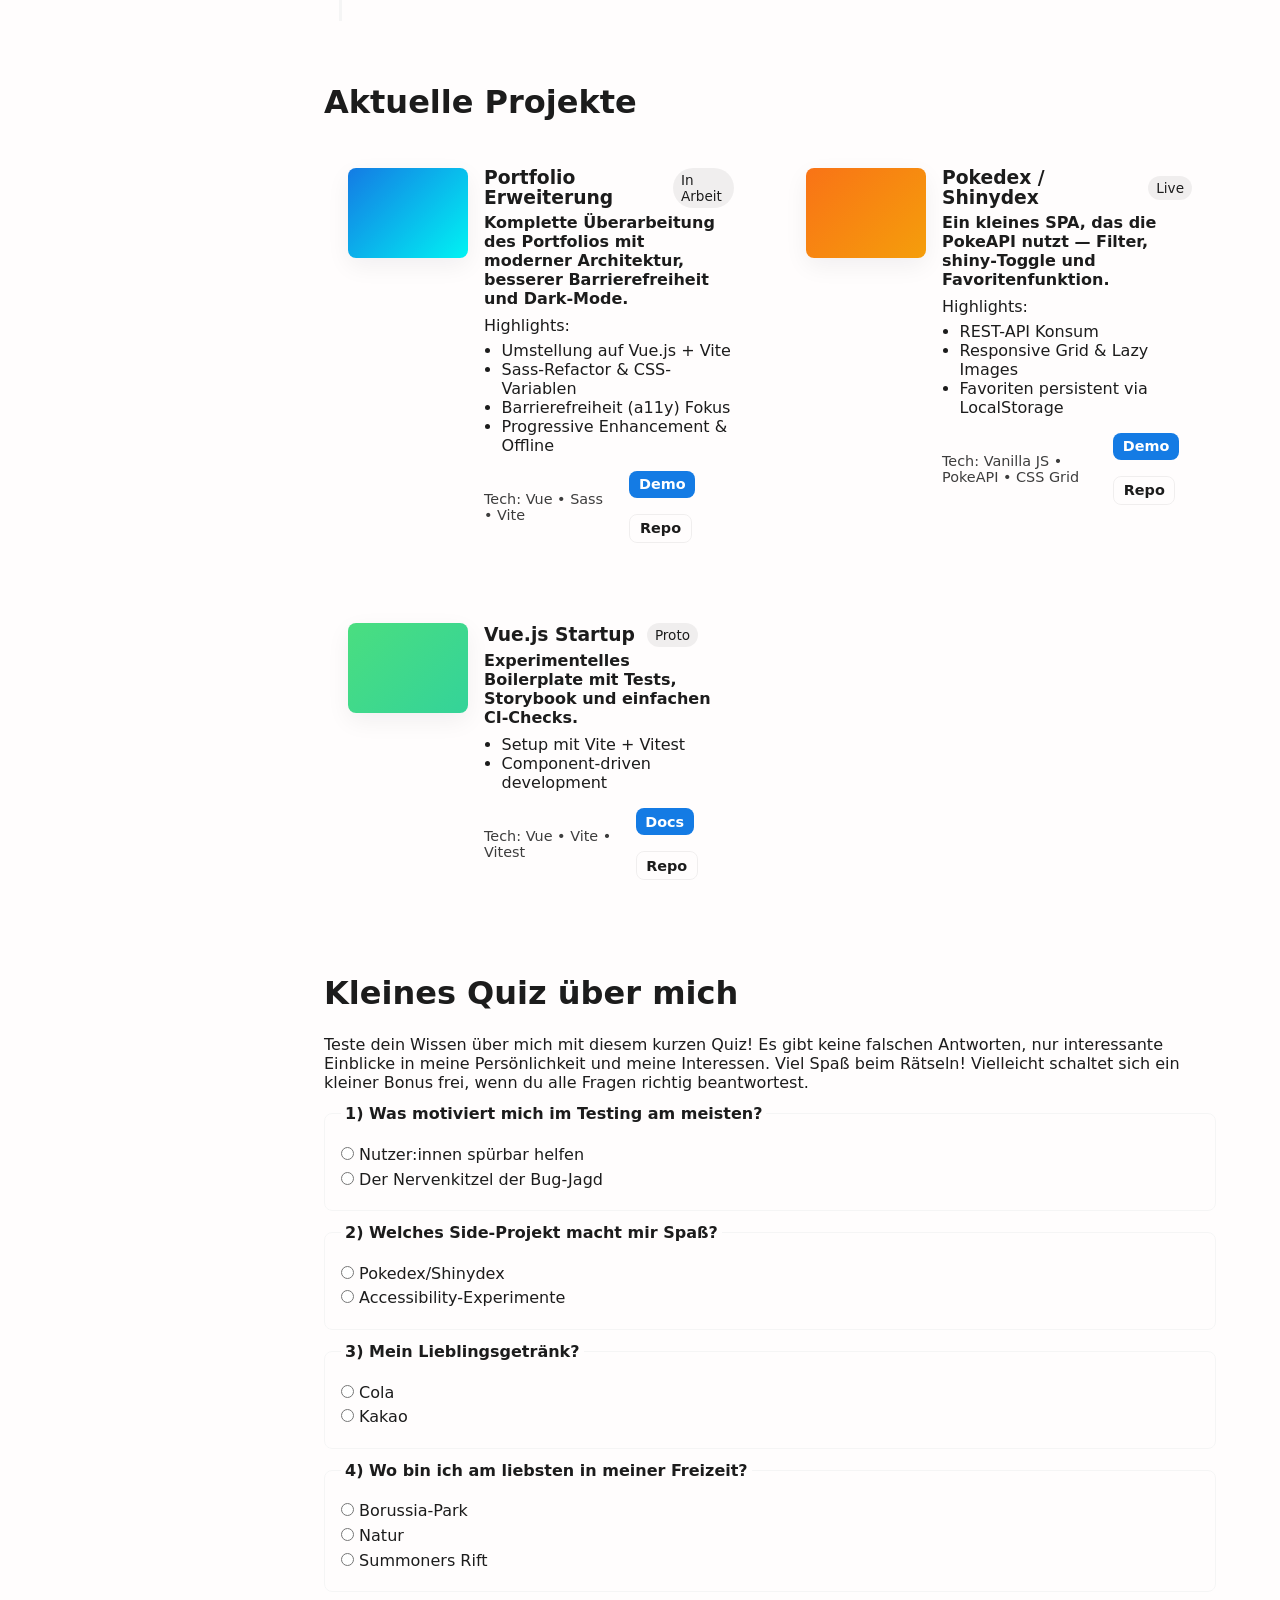
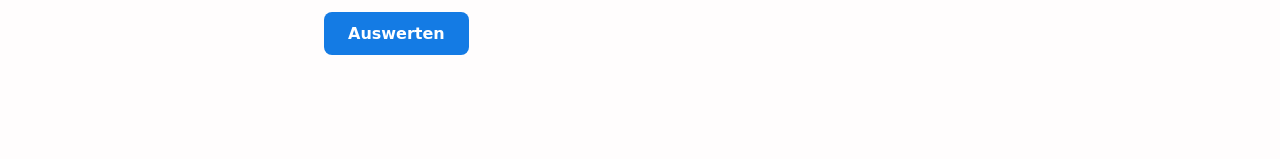
==== commit 35c1217c: "Enhance sidebar navigation and styling - Added hover effect to chip elements in the about section. -" ====
--- a/portfolio.html
+++ b/portfolio.html
@@ -15,7 +15,10 @@
   <div class="wrapper">
 
     <!-- SIDEBAR -->
-    <aside class="sidebar">
+    <button id="nav-toggle" class="nav-toggle" aria-label="Öffne Navigation" aria-expanded="false" aria-controls="sidebar">
+      <span class="hamburger">☰</span>
+    </button>
+    <aside id="sidebar" class="sidebar">
       <button id="theme-toggle" class="theme-toggle hidden" aria-label="Toggle Dark Mode" title="Dark Mode">
         <span class="theme-icon">🌙</span>
       </button>
@@ -43,15 +46,25 @@
       <div class="group social">
         <h3>Find mich auch hier:</h3>
         <div class="social-links">
-          <a href="http://linkedin.com/in/leon-hoeffges" target="_blank" rel="noopener noreferrer" class="icon-btn">🔗
-            LinkedIn</a>
-          <a href="http://github.com/leon-hoeffges" target="_blank" rel="noopener noreferrer" class="icon-btn">🐙
-            GitHub</a>
-          <a href="https://www.instagram.com/thelehagon" target="_blank" rel="noopener noreferrer" class="icon-btn">📷
-            Instagram</a>
+          <a href="http://linkedin.com/in/leon-hoeffges" target="_blank" rel="noopener noreferrer" class="icon-btn">
+            <svg xmlns="http://www.w3.org/2000/svg" shape-rendering="geometricPrecision"
+              text-rendering="geometricPrecision" image-rendering="optimizeQuality" fill-rule="evenodd"
+              clip-rule="evenodd" viewBox="0 0 512 509.64">
+              <rect width="512" height="509.64" rx="115.61" ry="115.61" />
+              <path fill="#fff"
+                d="M204.97 197.54h64.69v33.16h.94c9.01-16.16 31.04-33.16 63.89-33.16 68.31 0 80.94 42.51 80.94 97.81v116.92h-67.46l-.01-104.13c0-23.81-.49-54.45-35.08-54.45-35.12 0-40.51 25.91-40.51 52.72v105.86h-67.4V197.54zm-38.23-65.09c0 19.36-15.72 35.08-35.08 35.08-19.37 0-35.09-15.72-35.09-35.08 0-19.37 15.72-35.08 35.09-35.08 19.36 0 35.08 15.71 35.08 35.08zm-70.17 65.09h70.17v214.73H96.57V197.54z" />
+              </svg></a>
+          <a href="https://www.instagram.com/thelehagon" target="_blank" rel="noopener noreferrer" class="icon-btn"><svg
+              xmlns="http://www.w3.org/2000/svg" shape-rendering="geometricPrecision"
+              text-rendering="geometricPrecision" image-rendering="optimizeQuality" fill-rule="evenodd"
+              clip-rule="evenodd" viewBox="0 0 512 512">
+              <path fill-rule="nonzero"
+                d="M170.663 256.157c-.083-47.121 38.055-85.4 85.167-85.482 47.121-.092 85.407 38.029 85.499 85.159.091 47.13-38.047 85.4-85.176 85.492-47.112.09-85.399-38.039-85.49-85.169zm-46.108.092c.141 72.602 59.106 131.327 131.69 131.185 72.592-.14 131.35-59.089 131.209-131.691-.141-72.577-59.114-131.336-131.715-131.194-72.585.141-131.325 59.114-131.184 131.7zm237.104-137.092c.033 16.954 13.817 30.682 30.772 30.649 16.961-.034 30.689-13.811 30.664-30.765-.033-16.954-13.818-30.69-30.78-30.656-16.962.033-30.689 13.818-30.656 30.772zm-208.696 345.4c-24.958-1.086-38.511-5.234-47.543-8.709-11.961-4.628-20.496-10.177-29.479-19.093-8.966-8.951-14.532-17.461-19.202-29.397-3.508-9.033-7.73-22.569-8.9-47.527-1.269-26.983-1.559-35.078-1.683-103.433-.133-68.338.116-76.434 1.294-103.441 1.069-24.941 5.242-38.512 8.709-47.536 4.628-11.977 10.161-20.496 19.094-29.478 8.949-8.983 17.459-14.532 29.403-19.202 9.025-3.526 22.561-7.715 47.511-8.9 26.998-1.278 35.085-1.551 103.423-1.684 68.353-.133 76.448.108 103.456 1.294 24.94 1.086 38.51 5.217 47.527 8.709 11.968 4.628 20.503 10.145 29.478 19.094 8.974 8.95 14.54 17.443 19.21 29.413 3.524 8.999 7.714 22.552 8.892 47.494 1.285 26.998 1.576 35.094 1.7 103.432.132 68.355-.117 76.451-1.302 103.442-1.087 24.957-5.226 38.52-8.709 47.56-4.629 11.953-10.161 20.488-19.103 29.471-8.941 8.949-17.451 14.531-29.403 19.201-9.009 3.517-22.561 7.714-47.494 8.9-26.998 1.269-35.086 1.56-103.448 1.684-68.338.133-76.424-.124-103.431-1.294zM149.977 1.773c-27.239 1.286-45.843 5.648-62.101 12.019-16.829 6.561-31.095 15.353-45.286 29.603C28.381 57.653 19.655 71.944 13.144 88.79c-6.303 16.299-10.575 34.912-11.778 62.168C.172 178.264-.102 186.973.031 256.489c.133 69.508.439 78.234 1.741 105.548 1.302 27.231 5.649 45.827 12.019 62.092 6.569 16.83 15.353 31.089 29.611 45.289 14.25 14.2 28.55 22.918 45.404 29.438 16.282 6.294 34.902 10.583 62.15 11.777 27.305 1.203 36.022 1.468 105.521 1.336 69.532-.133 78.25-.44 105.555-1.734 27.239-1.302 45.826-5.664 62.1-12.019 16.829-6.585 31.095-15.353 45.288-29.611 14.191-14.251 22.917-28.55 29.428-45.404 6.304-16.282 10.592-34.904 11.777-62.134 1.195-27.323 1.478-36.049 1.344-105.557-.133-69.516-.447-78.225-1.741-105.522-1.294-27.256-5.657-45.844-12.019-62.118-6.577-16.829-15.352-31.08-29.602-45.288-14.25-14.192-28.55-22.935-45.404-29.429-16.29-6.304-34.903-10.6-62.15-11.778C333.747.164 325.03-.101 255.506.031c-69.507.133-78.224.431-105.529 1.742z" />
+              </svg></a>
+          <a href="http://github.com/leon-hoeffges" target="_blank" rel="noopener noreferrer" class="icon-btn"><svg xmlns="http://www.w3.org/2000/svg" width="64" height="64" shape-rendering="geometricPrecision" text-rendering="geometricPrecision" image-rendering="optimizeQuality" fill-rule="evenodd" clip-rule="evenodd" viewBox="0 0 640 640"><path d="M319.988 7.973C143.293 7.973 0 151.242 0 327.96c0 141.392 91.678 261.298 218.826 303.63 16.004 2.964 21.886-6.957 21.886-15.414 0-7.63-.319-32.835-.449-59.552-89.032 19.359-107.8-37.772-107.8-37.772-14.552-36.993-35.529-46.831-35.529-46.831-29.032-19.879 2.209-19.442 2.209-19.442 32.126 2.245 49.04 32.954 49.04 32.954 28.56 48.922 74.883 34.76 93.131 26.598 2.882-20.681 11.15-34.807 20.315-42.803-71.08-8.067-145.797-35.516-145.797-158.14 0-34.926 12.52-63.485 32.965-85.88-3.33-8.078-14.291-40.606 3.083-84.674 0 0 26.87-8.61 88.029 32.8 25.512-7.075 52.878-10.642 80.056-10.76 27.2.118 54.614 3.673 80.162 10.76 61.076-41.386 87.922-32.8 87.922-32.8 17.398 44.08 6.485 76.631 3.154 84.675 20.516 22.394 32.93 50.953 32.93 85.879 0 122.907-74.883 149.93-146.117 157.856 11.481 9.921 21.733 29.398 21.733 59.233 0 42.792-.366 77.28-.366 87.804 0 8.516 5.764 18.473 21.992 15.354 127.076-42.354 218.637-162.274 218.637-303.582 0-176.695-143.269-319.988-320-319.988l-.023.107z"/></svg></a>
         </div>
       </div>
-    </aside>
+      </aside>
 
     <!-- MAIN CONTENT -->
     <main class="content">
--- a/private/styles/sass/style.css
+++ b/private/styles/sass/style.css
@@ -135,6 +135,10 @@
   display: flex;
 }
 
+.nav-toggle {
+  display: none;
+}
+
 .sidebar {
   width: 260px;
   height: 100vh;
@@ -142,7 +146,6 @@
   top: 0;
   padding: 2rem 1.5rem;
   background: linear-gradient(180deg, rgba(255, 255, 255, 0.02), transparent), var(--clr-secondary);
-  border-right: 1px solid rgba(0, 0, 0, 0.06);
   display: flex;
   flex-direction: column;
   justify-content: space-between;
@@ -155,8 +158,6 @@
   mask: url(../../../public/images/logo.svg) no-repeat center;
   width: 52px;
   height: 52px;
-  border-radius: 8px;
-  box-shadow: 0 6px 18px rgba(20, 123, 228, 0.08);
   margin-bottom: 0.5rem;
 }
 .sidebar .profile {
@@ -165,18 +166,6 @@
   align-items: center;
   margin-top: 0.5rem;
 }
-.sidebar .profile .avatar {
-  width: 52px;
-  height: 52px;
-  border-radius: 999px;
-  background: linear-gradient(135deg, var(--clr-primary), var(--clr-accent));
-  color: var(--clr-background);
-  display: flex;
-  align-items: center;
-  justify-content: center;
-  font-weight: 700;
-  box-shadow: 0 6px 14px rgba(0, 0, 0, 0.08);
-}
 .sidebar .profile .profile-info .name {
   font-weight: 700;
   margin-bottom: 0.1rem;
@@ -184,6 +173,32 @@
 .sidebar .profile .profile-info .location {
   font-size: 0.9rem;
   opacity: 0.85;
+}
+.sidebar .social-links {
+  display: flex;
+  gap: 0.75rem;
+}
+.sidebar .social-links a {
+  display: inline-flex;
+  gap: 0.5rem;
+  align-items: center;
+  padding: 0.45rem 0.65rem;
+  background: transparent;
+  border: 1px solid rgba(0, 0, 0, 0.04);
+  border-radius: 0.5rem;
+  color: var(--clr-text);
+  text-decoration: none;
+  font-weight: 600;
+  transition: background 0.15s ease, transform 0.12s ease;
+}
+.sidebar .social-links a:hover {
+  background: rgba(0, 0, 0, 0.03);
+  transform: translateY(-2px);
+}
+.sidebar .social-links a svg {
+  width: 18px;
+  height: 18px;
+  fill: currentColor;
 }
 
 .nav {
@@ -222,6 +237,57 @@
   transform: translateY(-2px);
 }
 
+/* Mobile: hamburger + overlay behaviour */
+@media (max-width: 900px) {
+  .nav-toggle {
+    position: fixed;
+    top: 14px;
+    left: 14px;
+    z-index: 1200;
+    background: var(--clr-bg, rgba(255, 255, 255, 0.02));
+    border: 1px solid rgba(0, 0, 0, 0.06);
+    padding: 0.5rem 0.6rem;
+    border-radius: 0.5rem;
+    display: inline-flex;
+    align-items: center;
+    gap: 0.5rem;
+    font-size: 1.1rem;
+  }
+  .sidebar {
+    position: fixed;
+    top: 0;
+    left: 0;
+    height: 100vh;
+    transform: translateX(-100%);
+    transition: transform 0.28s cubic-bezier(0.2, 0.9, 0.3, 1);
+    z-index: 1250;
+    width: 80vw;
+    max-width: 320px;
+    box-shadow: 0 8px 30px rgba(0, 0, 0, 0.2);
+    background: linear-gradient(180deg, rgba(255, 255, 255, 0.02), transparent), var(--clr-secondary);
+  }
+  .sidebar.open {
+    transform: translateX(0);
+  }
+  .nav-backdrop {
+    position: fixed;
+    inset: 0;
+    background: rgba(0, 0, 0, 0.35);
+    opacity: 0;
+    pointer-events: none;
+    transition: opacity 0.2s ease;
+    z-index: 1200;
+  }
+  .nav-backdrop.visible {
+    opacity: 1;
+    pointer-events: auto;
+  }
+  /* Push content slightly for focus clarity */
+  .content {
+    transition: transform 0.28s cubic-bezier(0.2, 0.9, 0.3, 1);
+  }
+  /* keep content stationary when sidebar opens */
+}
 .button-group {
   display: flex;
   flex-wrap: wrap;
@@ -347,7 +413,11 @@
 }
 
 body.dark-mode .logo {
-  background-color: var(--text);
+  background-color: var(--clr-text);
+}
+
+body.dark-mode .chip {
+  color: var(--clr-text);
 }
 
 .about p {
@@ -374,6 +444,9 @@
 }
 .about .chip-row .chip--reset {
   margin-left: auto;
+}
+.about .chip-row .chip:hover {
+  background: var(--clr-primaryop);
 }
 .about .about-cards {
   display: grid;
@@ -574,7 +647,7 @@
   border: 1px solid rgba(0, 0, 0, 0.06);
 }
 
-@media (max-width: 900px) {
+@media (max-width: 1200px) {
   .projects-grid {
     grid-template-columns: 1fr;
   }
